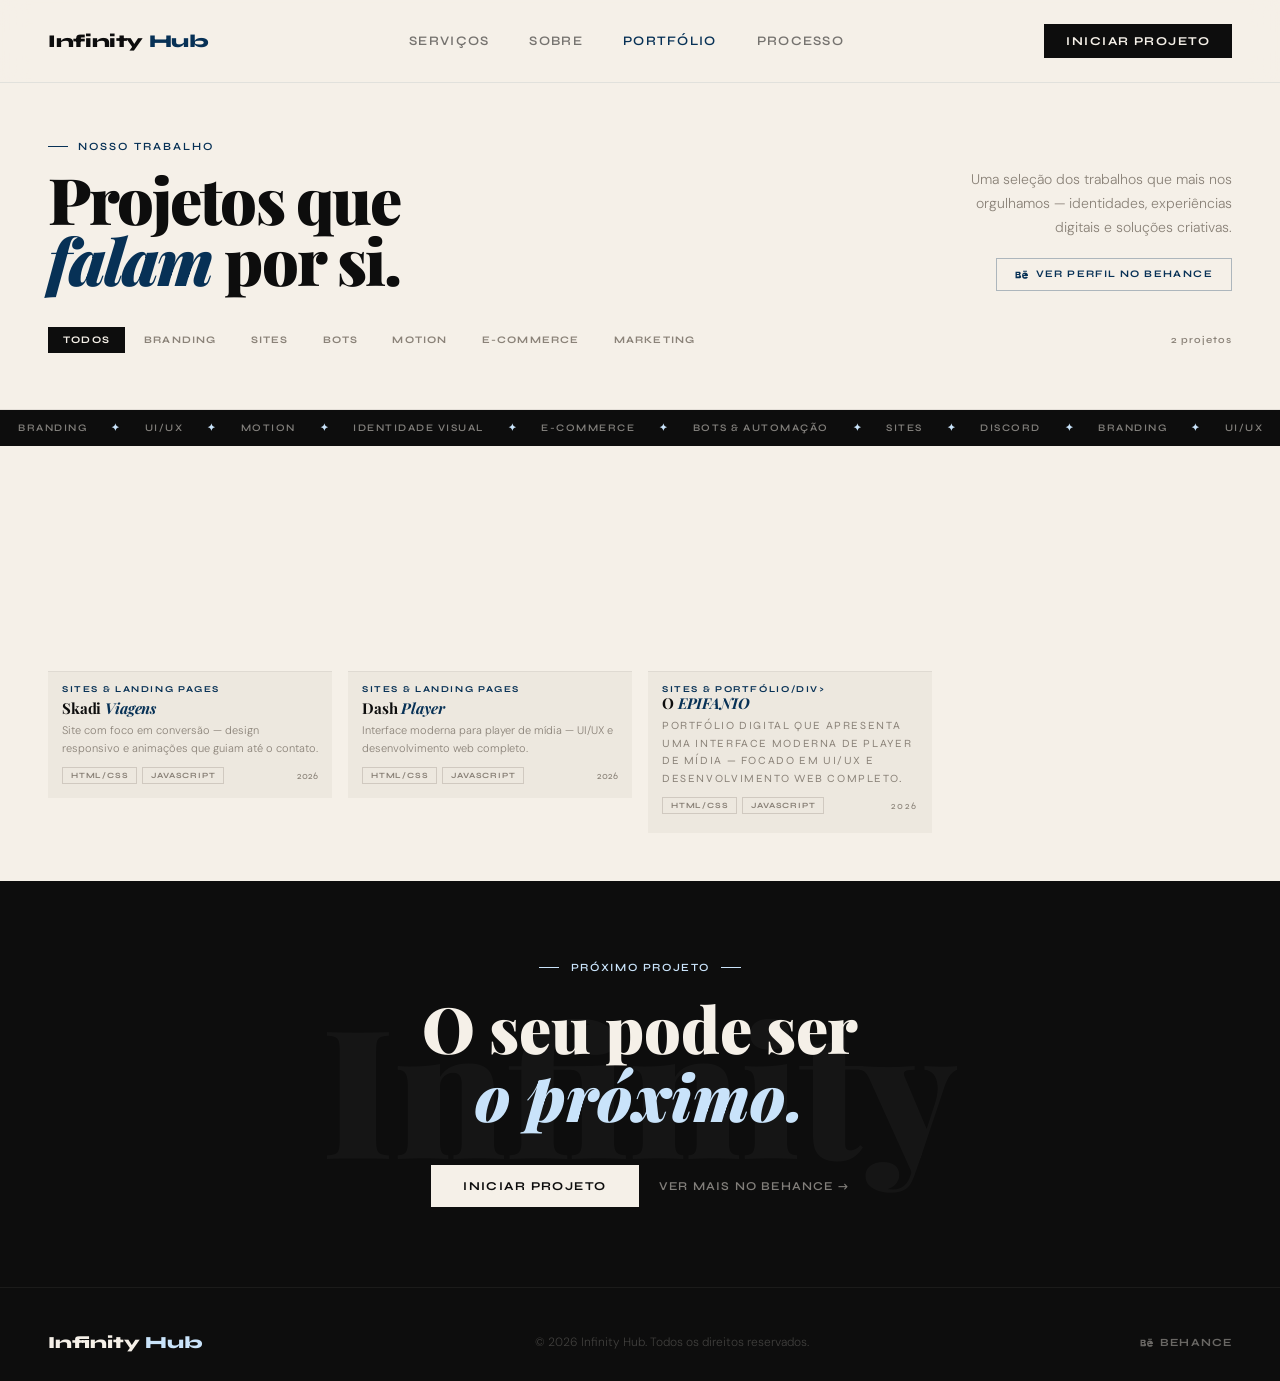
==== portfolio/index.html @ 6cc2fdc4 "aaa" ====
<!DOCTYPE html>
<html lang="pt-BR">
<head>
<meta charset="UTF-8">
<meta name="viewport" content="width=device-width, initial-scale=1.0">
<title>Portfólio — Infinity Hub</title>
<link rel="preconnect" href="https://fonts.googleapis.com">
<link rel="preconnect" href="https://fonts.gstatic.com" crossorigin>
<link href="https://fonts.googleapis.com/css2?family=Playfair+Display:ital,wght@0,400;0,700;0,900;1,400;1,700&family=Syne:wght@400;500;600;700;800&family=DM+Sans:ital,opsz,wght@0,9..40,300;0,9..40,400;1,9..40,300&display=swap" rel="stylesheet">
<style>
*,*::before,*::after{box-sizing:border-box;margin:0;padding:0;}
:root{--cream:#F5F0E8;--ink:#0D0D0D;--warm:#C8B89A;--accent:#073156;--muted:#8A8278;--light:#EDE8DF;}
html{scroll-behavior:smooth;}
body{font-family:'DM Sans',sans-serif;background:var(--cream);color:var(--ink);overflow-x:hidden;cursor:auto;}
header{position:fixed;top:0;left:0;right:0;z-index:100;display:flex;justify-content:space-between;align-items:center;padding:24px 48px;background:rgba(245,240,232,.88);backdrop-filter:blur(14px);border-bottom:1px solid rgba(7,49,86,.08);}
.logo{font-family:'Syne',sans-serif;font-weight:800;font-size:18px;letter-spacing:-.02em;color:var(--ink);text-decoration:none;}
.logo span{color:var(--accent);}
nav{display:flex;gap:40px;align-items:center;}
nav a{font-family:'Syne',sans-serif;font-size:13px;font-weight:600;letter-spacing:.1em;text-transform:uppercase;color:var(--ink);text-decoration:none;opacity:.55;transition:opacity .2s;}
nav a:hover{opacity:1;}
nav a.active{opacity:1;color:var(--accent);}
.header-cta{font-family:'Syne',sans-serif;font-size:12px;font-weight:700;letter-spacing:.12em;text-transform:uppercase;color:var(--cream);background:var(--ink);padding:10px 22px;text-decoration:none;transition:background .3s;}
.header-cta:hover{background:var(--accent);}
.nav-toggle{display:none;flex-direction:column;gap:5px;cursor:pointer;padding:4px;background:none;border:none;}
.nav-toggle span{display:block;width:22px;height:2px;background:var(--ink);}
.mobile-nav{display:none;position:fixed;top:0;left:0;right:0;bottom:0;background:rgba(245,240,232,.98);backdrop-filter:blur(16px);z-index:999;flex-direction:column;align-items:center;justify-content:center;gap:40px;}
.mobile-nav.open{display:flex;}
.mobile-nav a{font-family:'Syne',sans-serif;font-size:22px;font-weight:700;letter-spacing:.08em;text-transform:uppercase;color:var(--ink);text-decoration:none;opacity:.7;}
.mobile-nav-close{position:absolute;top:20px;right:24px;background:none;border:none;font-size:24px;cursor:pointer;color:var(--ink);opacity:.5;}
/* HERO */
.page-hero{padding:140px 48px 56px;border-bottom:1px solid rgba(13,13,13,.08);}
.hero-top{display:flex;justify-content:space-between;align-items:flex-end;margin-bottom:36px;gap:40px;}
.hero-overline{font-family:'Syne',sans-serif;font-size:11px;font-weight:600;letter-spacing:.18em;text-transform:uppercase;color:var(--accent);display:flex;align-items:center;gap:10px;margin-bottom:16px;}
.hero-overline::before{content:'';display:inline-block;width:20px;height:1px;background:currentColor;}
.hero-title{font-family:'Playfair Display',serif;font-size:clamp(38px,5vw,68px);font-weight:900;line-height:.95;letter-spacing:-.03em;}
.hero-title em{font-style:italic;color:var(--accent);}
.hero-right{text-align:right;flex-shrink:0;}
.hero-sub{font-size:14px;line-height:1.7;color:var(--muted);max-width:300px;font-weight:300;margin-bottom:18px;margin-left:auto;}
.behance-link{display:inline-flex;align-items:center;gap:8px;font-family:'Syne',sans-serif;font-size:10px;font-weight:700;letter-spacing:.14em;text-transform:uppercase;color:var(--accent);text-decoration:none;border:1px solid rgba(7,49,86,.3);padding:9px 18px;transition:background .3s,color .3s;}
.behance-link:hover{background:var(--accent);color:var(--cream);}
.behance-link svg{width:13px;height:13px;fill:currentColor;}
/* FILTER */
.filter-bar{display:flex;align-items:center;justify-content:space-between;}
.filter-wrap{display:flex;gap:4px;flex-wrap:wrap;}
.filter-btn{font-family:'Syne',sans-serif;font-size:10px;font-weight:700;letter-spacing:.12em;text-transform:uppercase;color:var(--muted);background:none;border:1px solid transparent;padding:6px 14px;cursor:pointer;transition:all .2s;}
.filter-btn:hover{color:var(--ink);border-color:rgba(13,13,13,.15);}
.filter-btn.active{color:var(--cream);background:var(--ink);border-color:var(--ink);}
.proj-count{font-family:'Syne',sans-serif;font-size:10px;font-weight:600;letter-spacing:.1em;color:var(--muted);}
/* STRIP */
.strip{background:var(--ink);padding:12px 0;overflow:hidden;}
.strip-inner{display:flex;animation:ticker 28s linear infinite;}
.strip-group{display:flex;flex-shrink:0;align-items:center;white-space:nowrap;}
.strip-item{font-family:'Syne',sans-serif;font-size:10px;font-weight:600;letter-spacing:.15em;text-transform:uppercase;color:var(--cream);opacity:.5;padding:0 18px;}
.strip-item.accent{color:#c9e3fa;opacity:1;padding:0 6px;}
@keyframes ticker{from{transform:translateX(0)}to{transform:translateX(-50%)}}
/* GRID */
.projects-section{padding:48px;}
.projects-grid{display:grid;grid-template-columns:repeat(4,1fr);gap:16px;}
/* CARD */
.proj-card{background:var(--cream);cursor:pointer;opacity:0;transform:translateY(24px);transition:opacity .7s cubic-bezier(.23,1,.32,1),transform .7s cubic-bezier(.23,1,.32,1);}
.proj-card.visible{opacity:1;transform:translateY(0);}
.card-thumb{position:relative;width:100%;aspect-ratio:16/10;overflow:hidden;}
.card-thumb-inner{width:100%;height:100%;background-size:cover;background-position:center;background-repeat:no-repeat;display:flex;align-items:center;justify-content:center;transition:transform .7s cubic-bezier(.23,1,.32,1);}
.proj-card:hover .card-thumb-inner{transform:scale(1.04);}
.card-thumb-overlay{position:absolute;inset:0;background:rgba(7,18,40,0);display:flex;align-items:center;justify-content:center;transition:background .4s;}
.proj-card:hover .card-thumb-overlay{background:rgba(7,18,40,.45);}
.card-view-btn{font-family:'Syne',sans-serif;font-size:10px;font-weight:700;letter-spacing:.14em;text-transform:uppercase;color:var(--cream);text-decoration:none;border:1px solid rgba(245,240,232,.6);padding:9px 20px;opacity:0;transform:translateY(8px);transition:opacity .3s,transform .3s;display:flex;align-items:center;gap:8px;}
.proj-card:hover .card-view-btn{opacity:1;transform:translateY(0);}
.card-view-btn svg{width:12px;height:12px;fill:currentColor;}
.card-info{padding:12px 14px 14px;background:var(--light);border-top:1px solid rgba(13,13,13,.06);}
.card-cat{font-family:'Syne',sans-serif;font-size:9px;font-weight:700;letter-spacing:.18em;text-transform:uppercase;color:var(--accent);margin-bottom:5px;}
.card-title{font-family:'Playfair Display',serif;font-size:15px;font-weight:700;line-height:1.2;letter-spacing:-.01em;color:var(--ink);margin-bottom:5px;}
.card-title em{font-style:italic;color:var(--accent);}
.card-desc{font-size:11px;line-height:1.6;color:var(--muted);font-weight:300;margin-bottom:10px;}
.card-footer{display:flex;align-items:center;justify-content:space-between;}
.card-tags{display:flex;gap:5px;flex-wrap:wrap;}
.card-tag{font-family:'Syne',sans-serif;font-size:8px;font-weight:700;letter-spacing:.1em;text-transform:uppercase;color:var(--muted);border:1px solid rgba(138,130,120,.3);padding:3px 8px;}
.card-year{font-family:'Syne',sans-serif;font-size:10px;color:var(--muted);font-weight:300;}
/* CTA */
.cta-bottom{background:var(--ink);padding:80px 48px;text-align:center;position:relative;overflow:hidden;}
.cta-bg-txt{position:absolute;top:50%;left:50%;transform:translate(-50%,-50%);font-family:'Playfair Display',serif;font-size:clamp(80px,14vw,200px);font-weight:900;color:#fff;opacity:.03;white-space:nowrap;pointer-events:none;}
.cta-overline{font-family:'Syne',sans-serif;font-size:11px;font-weight:600;letter-spacing:.15em;text-transform:uppercase;color:#c9e3fa;margin-bottom:20px;display:flex;align-items:center;justify-content:center;gap:12px;position:relative;z-index:1;}
.cta-overline::before,.cta-overline::after{content:'';display:inline-block;width:20px;height:1px;background:currentColor;}
.cta-title{font-family:'Playfair Display',serif;font-size:clamp(36px,5vw,64px);font-weight:900;color:var(--cream);margin-bottom:36px;position:relative;z-index:1;line-height:1.05;}
.cta-title em{font-style:italic;color:#c9e3fa;}
.cta-btns{display:flex;align-items:center;justify-content:center;gap:20px;position:relative;z-index:1;}
.cta-btn-p{font-family:'Syne',sans-serif;font-size:12px;font-weight:700;letter-spacing:.12em;text-transform:uppercase;color:var(--ink);background:var(--cream);padding:14px 32px;text-decoration:none;transition:background .3s;}
.cta-btn-p:hover{background:#c9e3fa;}
.cta-btn-s{font-family:'Syne',sans-serif;font-size:12px;font-weight:600;letter-spacing:.1em;text-transform:uppercase;color:rgba(245,240,232,.5);text-decoration:none;transition:color .2s;}
.cta-btn-s:hover{color:#c9e3fa;}
/* FOOTER */
footer{background:var(--ink);padding:44px 48px 28px;border-top:1px solid rgba(245,240,232,.06);}
.footer-inner{display:flex;justify-content:space-between;align-items:center;}
.footer-logo{font-family:'Syne',sans-serif;font-weight:800;font-size:17px;color:var(--cream);text-decoration:none;}
.footer-logo span{color:#c9e3fa;}
.footer-copy{font-size:12px;color:rgba(245,240,232,.22);font-weight:300;}
.footer-beh{font-family:'Syne',sans-serif;font-size:11px;font-weight:700;letter-spacing:.1em;text-transform:uppercase;color:rgba(245,240,232,.4);text-decoration:none;display:flex;align-items:center;gap:7px;transition:color .2s;}
.footer-beh:hover{color:#c9e3fa;}
.footer-beh svg{width:13px;height:13px;fill:currentColor;}
/* RESPONSIVE */
@media(max-width:1024px){.projects-grid{grid-template-columns:repeat(3,1fr);}header{padding:20px 32px;}.page-hero{padding:110px 32px 44px;}.projects-section{padding:32px;}.cta-bottom{padding:60px 32px;}footer{padding:36px 32px 24px;}}
@media(max-width:768px){header{padding:14px 20px;}nav{display:none;}.nav-toggle{display:flex;}.hero-top{flex-direction:column;align-items:flex-start;gap:20px;}.hero-right{text-align:left;}.hero-sub{margin-left:0;max-width:100%;}.filter-bar{flex-direction:column;align-items:flex-start;gap:12px;}.page-hero{padding:88px 20px 32px;}.projects-section{padding:20px;}.projects-grid{grid-template-columns:repeat(2,1fr);gap:16px;}.cta-bottom{padding:48px 20px;}.cta-btns{flex-direction:column;gap:14px;}footer{padding:32px 20px 20px;}.footer-inner{flex-direction:column;gap:14px;text-align:center;}}
@media(max-width:480px){.projects-grid{grid-template-columns:1fr;}.card-title{font-size:16px;}}
</style>
</head>
<body>
<div class="mobile-nav" id="mobileNav">
  <button class="mobile-nav-close" id="mobileNavClose">&#10005;</button>
  <a href="/index.html">In&#237;cio</a>
  <a href="/index.html">Servi&#231;os</a>
  <a href="https://infihub.com.br/sobre.html">Sobre</a>
  <a href="portfolio.html" style="color:var(--accent);opacity:1;">Portf&#243;lio</a>
  <a href="/contato.html">Iniciar projeto</a>
</div>
<header>
  <a href="/index.html" class="logo">Infinity <span>Hub</span></a>
  <nav>
    <a href="/index.html">Servi&#231;os</a>
    <a href="https://infihub.com.br/sobre.html">Sobre</a>
    <a href="portfolio.html" class="active">Portf&#243;lio</a>
    <a href="/index.html">Processo</a>
  </nav>
  <a href="/contato.html" class="header-cta">Iniciar projeto</a>
  <button class="nav-toggle" id="navToggle"><span></span><span></span><span></span></button>
</header>
<section class="page-hero">
  <div class="hero-top">
    <div>
      <div class="hero-overline">Nosso trabalho</div>
      <h1 class="hero-title">Projetos que<br><em>falam</em> por si.</h1>
    </div>
    <div class="hero-right">
      <p class="hero-sub">Uma sele&#231;&#227;o dos trabalhos que mais nos orgulhamos &#8212; identidades, experi&#234;ncias digitais e solu&#231;&#245;es criativas.</p>
      <a href="https://www.behance.net/infihub" target="_blank" rel="noopener" class="behance-link">
        <svg viewBox="0 0 24 24"><path d="M22 7h-7V5h7v2zm1.726 10c-.442 1.297-2.029 3-5.101 3-3.074 0-5.564-1.729-5.564-5.675 0-3.91 2.325-5.92 5.466-5.92 3.082 0 4.964 1.782 5.375 4.426.078.506.109 1.188.095 2.14H15.97c.13 1.2.836 1.98 2.101 1.98.56 0 1.085-.373 1.249-.977h2.406zm-5.25-3.89c-.091-1.004-.648-1.7-1.737-1.7-1.135 0-1.732.73-1.868 1.7h3.605zM9.547 11.338c.65-.267 1.033-.857 1.033-1.617 0-1.758-1.308-2.721-3.28-2.721H1v12h6.635c2.084 0 3.697-1.025 3.697-3.04 0-1.279-.637-2.148-1.785-2.622zM3.44 9h2.759c.735 0 1.266.308 1.266 1.07 0 .712-.479 1.087-1.266 1.087H3.44V9zm3.176 6.5H3.44v-2.5h3.233c.882 0 1.386.416 1.386 1.24 0 .865-.537 1.26-1.443 1.26z"/></svg>
        Ver perfil no Behance
      </a>
    </div>
  </div>
  <div class="filter-bar">
    <div class="filter-wrap">
      <button class="filter-btn active" data-filter="all">Todos</button>
      <button class="filter-btn" data-filter="branding">Branding</button>
      <button class="filter-btn" data-filter="sites">Sites</button>
      <button class="filter-btn" data-filter="bots">Bots</button>
      <button class="filter-btn" data-filter="motion">Motion</button>
      <button class="filter-btn" data-filter="ecommerce">E-commerce</button>
      <button class="filter-btn" data-filter="marketing">Marketing</button>
    </div>
    <span class="proj-count" id="projCount">2 projetos</span>
  </div>
</section>
<div class="strip">
  <div class="strip-inner">
    <div class="strip-group"><span class="strip-item">Branding</span><span class="strip-item accent">&#10022;</span><span class="strip-item">UI/UX</span><span class="strip-item accent">&#10022;</span><span class="strip-item">Motion</span><span class="strip-item accent">&#10022;</span><span class="strip-item">Identidade Visual</span><span class="strip-item accent">&#10022;</span><span class="strip-item">E-commerce</span><span class="strip-item accent">&#10022;</span><span class="strip-item">Bots &amp; Automa&#231;&#227;o</span><span class="strip-item accent">&#10022;</span><span class="strip-item">Sites</span><span class="strip-item accent">&#10022;</span><span class="strip-item">Discord</span><span class="strip-item accent">&#10022;</span></div>
    <div class="strip-group" aria-hidden="true"><span class="strip-item">Branding</span><span class="strip-item accent">&#10022;</span><span class="strip-item">UI/UX</span><span class="strip-item accent">&#10022;</span><span class="strip-item">Motion</span><span class="strip-item accent">&#10022;</span><span class="strip-item">Identidade Visual</span><span class="strip-item accent">&#10022;</span><span class="strip-item">E-commerce</span><span class="strip-item accent">&#10022;</span><span class="strip-item">Bots &amp; Automa&#231;&#227;o</span><span class="strip-item accent">&#10022;</span><span class="strip-item">Sites</span><span class="strip-item accent">&#10022;</span><span class="strip-item">Discord</span><span class="strip-item accent">&#10022;</span></div>
  </div>
</div>
<section class="projects-section">
<div class="projects-grid" id="projectsGrid">

<!-- CARD — Skadi Viagens -->
<article class="proj-card" data-category="sites">
  <div class="card-thumb">
    <div class="card-thumb-inner" style="background-image:url(portfolio/assets/imagem/siteskadi.png);background-size:cover;background-position:center;">
    </div>
    <div class="card-thumb-overlay">
      <a href="https://www.skadiviagens.com.br" target="_blank" rel="noopener" class="card-view-btn">Ver projeto</a>
    </div>
  </div>
  <div class="card-info">
    <div class="card-cat">Sites &amp; Landing Pages</div>
    <div class="card-title">Skadi <em>Viagens</em></div>
    <div class="card-desc">Site com foco em convers&#227;o &#8212; design responsivo e anima&#231;&#245;es que guiam at&#233; o contato.</div>
    <div class="card-footer"><div class="card-tags"><span class="card-tag">HTML/CSS</span><span class="card-tag">JavaScript</span></div><span class="card-year">2026</span></div>
  </div>
</article>

<!-- CARD — Dash Player -->
<article class="proj-card" data-category="sites">
  <div class="card-thumb">
    <div class="card-thumb-inner" style="background-image:url(portfolio/assets/imagem/dashplayer.png);background-size:cover;background-position:center;">
    </div>
    <div class="card-thumb-overlay">
      <a href="https://www.behance.net/gallery/246902521/Dash-Player-UIUX-Design-Web-Development" target="_blank" rel="noopener" class="card-view-btn">
        <svg viewBox="0 0 24 24"><path d="M22 7h-7V5h7v2zm1.726 10c-.442 1.297-2.029 3-5.101 3-3.074 0-5.564-1.729-5.564-5.675 0-3.91 2.325-5.92 5.466-5.92 3.082 0 4.964 1.782 5.375 4.426.078.506.109 1.188.095 2.14H15.97c.13 1.2.836 1.98 2.101 1.98.56 0 1.085-.373 1.249-.977h2.406zm-5.25-3.89c-.091-1.004-.648-1.7-1.737-1.7-1.135 0-1.732.73-1.868 1.7h3.605zM9.547 11.338c.65-.267 1.033-.857 1.033-1.617 0-1.758-1.308-2.721-3.28-2.721H1v12h6.635c2.084 0 3.697-1.025 3.697-3.04 0-1.279-.637-2.148-1.785-2.622zM3.44 9h2.759c.735 0 1.266.308 1.266 1.07 0 .712-.479 1.087-1.266 1.087H3.44V9zm3.176 6.5H3.44v-2.5h3.233c.882 0 1.386.416 1.386 1.24 0 .865-.537 1.26-1.443 1.26z"/></svg>
        Ver projeto
      </a>
    </div>
  </div>
  <div class="card-info">
    <div class="card-cat">Sites &amp; Landing Pages</div>
    <div class="card-title">Dash <em>Player</em></div>
    <div class="card-desc">Interface moderna para player de m&#237;dia &#8212; UI/UX e desenvolvimento web completo.</div>
    <div class="card-footer"><div class="card-tags"><span class="card-tag">HTML/CSS</span><span class="card-tag">JavaScript</span></div><span class="card-year">2026</span></div>
  </div>
</article>

<article class="proj-card" data-category="sites">
  <div class="card-thumb">
    <div class="card-thumb-inner" style="background-image:url(portfolio/assets/imagem/oepifanio.png);background-size:cover;background-position:center;">
    </div>
   <div class="card-thumb-overlay">
      <a href="https://www.behance.net/gallery/246907955/Lucas-Epifanio-Portfolio-Full-Stack-Developer" target="_blank" rel="noopener" class="card-view-btn">
        <svg viewBox="0 0 24 24"><path d="M22 7h-7V5h7v2zm1.726 10c-.442 1.297-2.029 3-5.101 3-3.074 0-5.564-1.729-5.564-5.675 0-3.91 2.325-5.92 5.466-5.92 3.082 0 4.964 1.782 5.375 4.426.078.506.109 1.188.095 2.14H15.97c.13 1.2.836 1.98 2.101 1.98.56 0 1.085-.373 1.249-.977h2.406zm-5.25-3.89c-.091-1.004-.648-1.7-1.737-1.7-1.135 0-1.732.73-1.868 1.7h3.605zM9.547 11.338c.65-.267 1.033-.857 1.033-1.617 0-1.758-1.308-2.721-3.28-2.721H1v12h6.635c2.084 0 3.697-1.025 3.697-3.04 0-1.279-.637-2.148-1.785-2.622zM3.44 9h2.759c.735 0 1.266.308 1.266 1.07 0 .712-.479 1.087-1.266 1.087H3.44V9zm3.176 6.5H3.44v-2.5h3.233c.882 0 1.386.416 1.386 1.24 0 .865-.537 1.26-1.443 1.26z"/></svg>
        Ver projeto
      </a>
    </div>
  </div>
  <div class="card-info">
    <div class="card-cat">Sites &amp; portfólio/div>
    <div class="card-title"> O<em> Epifanio</em></div>
    <div class="card-desc">Portfólio digital que apresenta uma interface moderna de player de mídia — focado em UI/UX e desenvolvimento web completo.</div>
    <div class="card-footer"><div class="card-tags"><span class="card-tag">HTML/CSS</span><span class="card-tag">JavaScript</span></div><span class="card-year">2026</span></div>
  </div>
</article>


<!-- CARDS OCULTOS — descomentar para reativar


<article class="proj-card" data-category="sites">
  <div class="card-thumb">
    <div class="card-thumb-inner" style="background-image:url(/assets/imagem/oepifanio.png);background-size:cover;background-position:center;">
    </div>
   <div class="card-thumb-overlay">
      <a href="https://www.behance.net/gallery/246902521/Dash-Player-UIUX-Design-Web-Development" target="_blank" rel="noopener" class="card-view-btn">
        <svg viewBox="0 0 24 24"><path d="M22 7h-7V5h7v2zm1.726 10c-.442 1.297-2.029 3-5.101 3-3.074 0-5.564-1.729-5.564-5.675 0-3.91 2.325-5.92 5.466-5.92 3.082 0 4.964 1.782 5.375 4.426.078.506.109 1.188.095 2.14H15.97c.13 1.2.836 1.98 2.101 1.98.56 0 1.085-.373 1.249-.977h2.406zm-5.25-3.89c-.091-1.004-.648-1.7-1.737-1.7-1.135 0-1.732.73-1.868 1.7h3.605zM9.547 11.338c.65-.267 1.033-.857 1.033-1.617 0-1.758-1.308-2.721-3.28-2.721H1v12h6.635c2.084 0 3.697-1.025 3.697-3.04 0-1.279-.637-2.148-1.785-2.622zM3.44 9h2.759c.735 0 1.266.308 1.266 1.07 0 .712-.479 1.087-1.266 1.087H3.44V9zm3.176 6.5H3.44v-2.5h3.233c.882 0 1.386.416 1.386 1.24 0 .865-.537 1.26-1.443 1.26z"/></svg>
        Ver projeto
      </a>
    </div>
  </div>
  <div class="card-info">
    <div class="card-cat">Sites &amp; Landing Pages</div>
    <div class="card-title">Dash <em>Player</em></div>
    <div class="card-desc">Interface moderna para player de m&#237;dia &#8212; UI/UX e desenvolvimento web completo.</div>
    <div class="card-footer"><div class="card-tags"><span class="card-tag">HTML/CSS</span><span class="card-tag">JavaScript</span></div><span class="card-year">2026</span></div>
  </div>
</article>

<article class="proj-card" data-category="sites">
  <div class="card-thumb">
    <div class="card-thumb-inner" style="background-image:url(/assets/imagem/oepifanio.png);background-size:cover;background-position:center;">
    </div>
   <div class="card-thumb-overlay">
      <a href="https://www.behance.net/gallery/246902521/Dash-Player-UIUX-Design-Web-Development" target="_blank" rel="noopener" class="card-view-btn">
        <svg viewBox="0 0 24 24"><path d="M22 7h-7V5h7v2zm1.726 10c-.442 1.297-2.029 3-5.101 3-3.074 0-5.564-1.729-5.564-5.675 0-3.91 2.325-5.92 5.466-5.92 3.082 0 4.964 1.782 5.375 4.426.078.506.109 1.188.095 2.14H15.97c.13 1.2.836 1.98 2.101 1.98.56 0 1.085-.373 1.249-.977h2.406zm-5.25-3.89c-.091-1.004-.648-1.7-1.737-1.7-1.135 0-1.732.73-1.868 1.7h3.605zM9.547 11.338c.65-.267 1.033-.857 1.033-1.617 0-1.758-1.308-2.721-3.28-2.721H1v12h6.635c2.084 0 3.697-1.025 3.697-3.04 0-1.279-.637-2.148-1.785-2.622zM3.44 9h2.759c.735 0 1.266.308 1.266 1.07 0 .712-.479 1.087-1.266 1.087H3.44V9zm3.176 6.5H3.44v-2.5h3.233c.882 0 1.386.416 1.386 1.24 0 .865-.537 1.26-1.443 1.26z"/></svg>
        Ver projeto
      </a>
    </div>
  </div>
  <div class="card-info">
    <div class="card-cat">Sites &amp; Landing Pages</div>
    <div class="card-title">Dash <em>Player</em></div>
    <div class="card-desc">Interface moderna para player de m&#237;dia &#8212; UI/UX e desenvolvimento web completo.</div>
    <div class="card-footer"><div class="card-tags"><span class="card-tag">HTML/CSS</span><span class="card-tag">JavaScript</span></div><span class="card-year">2026</span></div>
  </div>
</article>

<article class="proj-card" data-category="sites">
  <div class="card-thumb">
    <div class="card-thumb-inner" style="background-image:url(/assets/imagem/oepifanio.png);background-size:cover;background-position:center;">
    </div>
   <div class="card-thumb-overlay">
      <a href="https://www.behance.net/gallery/246902521/Dash-Player-UIUX-Design-Web-Development" target="_blank" rel="noopener" class="card-view-btn">
        <svg viewBox="0 0 24 24"><path d="M22 7h-7V5h7v2zm1.726 10c-.442 1.297-2.029 3-5.101 3-3.074 0-5.564-1.729-5.564-5.675 0-3.91 2.325-5.92 5.466-5.92 3.082 0 4.964 1.782 5.375 4.426.078.506.109 1.188.095 2.14H15.97c.13 1.2.836 1.98 2.101 1.98.56 0 1.085-.373 1.249-.977h2.406zm-5.25-3.89c-.091-1.004-.648-1.7-1.737-1.7-1.135 0-1.732.73-1.868 1.7h3.605zM9.547 11.338c.65-.267 1.033-.857 1.033-1.617 0-1.758-1.308-2.721-3.28-2.721H1v12h6.635c2.084 0 3.697-1.025 3.697-3.04 0-1.279-.637-2.148-1.785-2.622zM3.44 9h2.759c.735 0 1.266.308 1.266 1.07 0 .712-.479 1.087-1.266 1.087H3.44V9zm3.176 6.5H3.44v-2.5h3.233c.882 0 1.386.416 1.386 1.24 0 .865-.537 1.26-1.443 1.26z"/></svg>
        Ver projeto
      </a>
    </div>
  </div>
  <div class="card-info">
    <div class="card-cat">Sites &amp; Landing Pages</div>
    <div class="card-title">Dash <em>Player</em></div>
    <div class="card-desc">Interface moderna para player de m&#237;dia &#8212; UI/UX e desenvolvimento web completo.</div>
    <div class="card-footer"><div class="card-tags"><span class="card-tag">HTML/CSS</span><span class="card-tag">JavaScript</span></div><span class="card-year">2026</span></div>
  </div>
</article>

-->

</div>
</section>
<section class="cta-bottom">
  <div class="cta-bg-txt">Infinity</div>
  <div class="cta-overline">Pr&#243;ximo projeto</div>
  <h2 class="cta-title">O seu pode ser<br><em>o pr&#243;ximo.</em></h2>
  <div class="cta-btns">
    <a href="contato.html" class="cta-btn-p">Iniciar projeto</a>
    <a href="https://www.behance.net/infihub" target="_blank" rel="noopener" class="cta-btn-s">Ver mais no Behance &#8594;</a>
  </div>
</section>
<footer>
  <div class="footer-inner">
    <a href="index.html" class="footer-logo">Infinity <span>Hub</span></a>
    <span class="footer-copy">&#169; 2026 Infinity Hub. Todos os direitos reservados.</span>
    <a href="https://www.behance.net/infihub" target="_blank" rel="noopener" class="footer-beh"><svg viewBox="0 0 24 24"><path d="M22 7h-7V5h7v2zm1.726 10c-.442 1.297-2.029 3-5.101 3-3.074 0-5.564-1.729-5.564-5.675 0-3.91 2.325-5.92 5.466-5.92 3.082 0 4.964 1.782 5.375 4.426.078.506.109 1.188.095 2.14H15.97c.13 1.2.836 1.98 2.101 1.98.56 0 1.085-.373 1.249-.977h2.406zm-5.25-3.89c-.091-1.004-.648-1.7-1.737-1.7-1.135 0-1.732.73-1.868 1.7h3.605zM9.547 11.338c.65-.267 1.033-.857 1.033-1.617 0-1.758-1.308-2.721-3.28-2.721H1v12h6.635c2.084 0 3.697-1.025 3.697-3.04 0-1.279-.637-2.148-1.785-2.622zM3.44 9h2.759c.735 0 1.266.308 1.266 1.07 0 .712-.479 1.087-1.266 1.087H3.44V9zm3.176 6.5H3.44v-2.5h3.233c.882 0 1.386.416 1.386 1.24 0 .865-.537 1.26-1.443 1.26z"/></svg>Behance</a>
  </div>
</footer>
<script>
(function(){
  var cards=document.querySelectorAll('.proj-card');
  if(!cards.length)return;
  var obs=new IntersectionObserver(function(entries){
    entries.forEach(function(e,i){
      if(e.isIntersecting){
        setTimeout(function(){e.target.classList.add('visible');},i*80);
        obs.unobserve(e.target);
      }
    });
  },{threshold:.1});
  cards.forEach(function(c){obs.observe(c);});
})();

(function(){
  var btns=document.querySelectorAll('.filter-btn');
  var cards=document.querySelectorAll('.proj-card');
  var countEl=document.getElementById('projCount');
  if(!btns.length||!cards.length)return;
  btns.forEach(function(btn){
    btn.addEventListener('click',function(){
      btns.forEach(function(b){b.classList.remove('active');});
      btn.classList.add('active');
      var f=btn.getAttribute('data-filter');
      var visible=0;
      cards.forEach(function(card){
        var show=f==='all'||card.getAttribute('data-category')===f;
        card.style.display=show?'block':'none';
        if(show){visible++;setTimeout(function(){card.classList.add('visible');},50);}
      });
      if(countEl)countEl.textContent=visible+' projeto'+(visible!==1?'s':'');
    });
  });
})();

(function(){
  var t=document.getElementById('navToggle');
  var n=document.getElementById('mobileNav');
  var c=document.getElementById('mobileNavClose');
  if(t)t.addEventListener('click',function(){n.classList.add('open');document.body.style.overflow='hidden';});
  if(c)c.addEventListener('click',function(){n.classList.remove('open');document.body.style.overflow='';});
})();
</script>
</body>
</html>
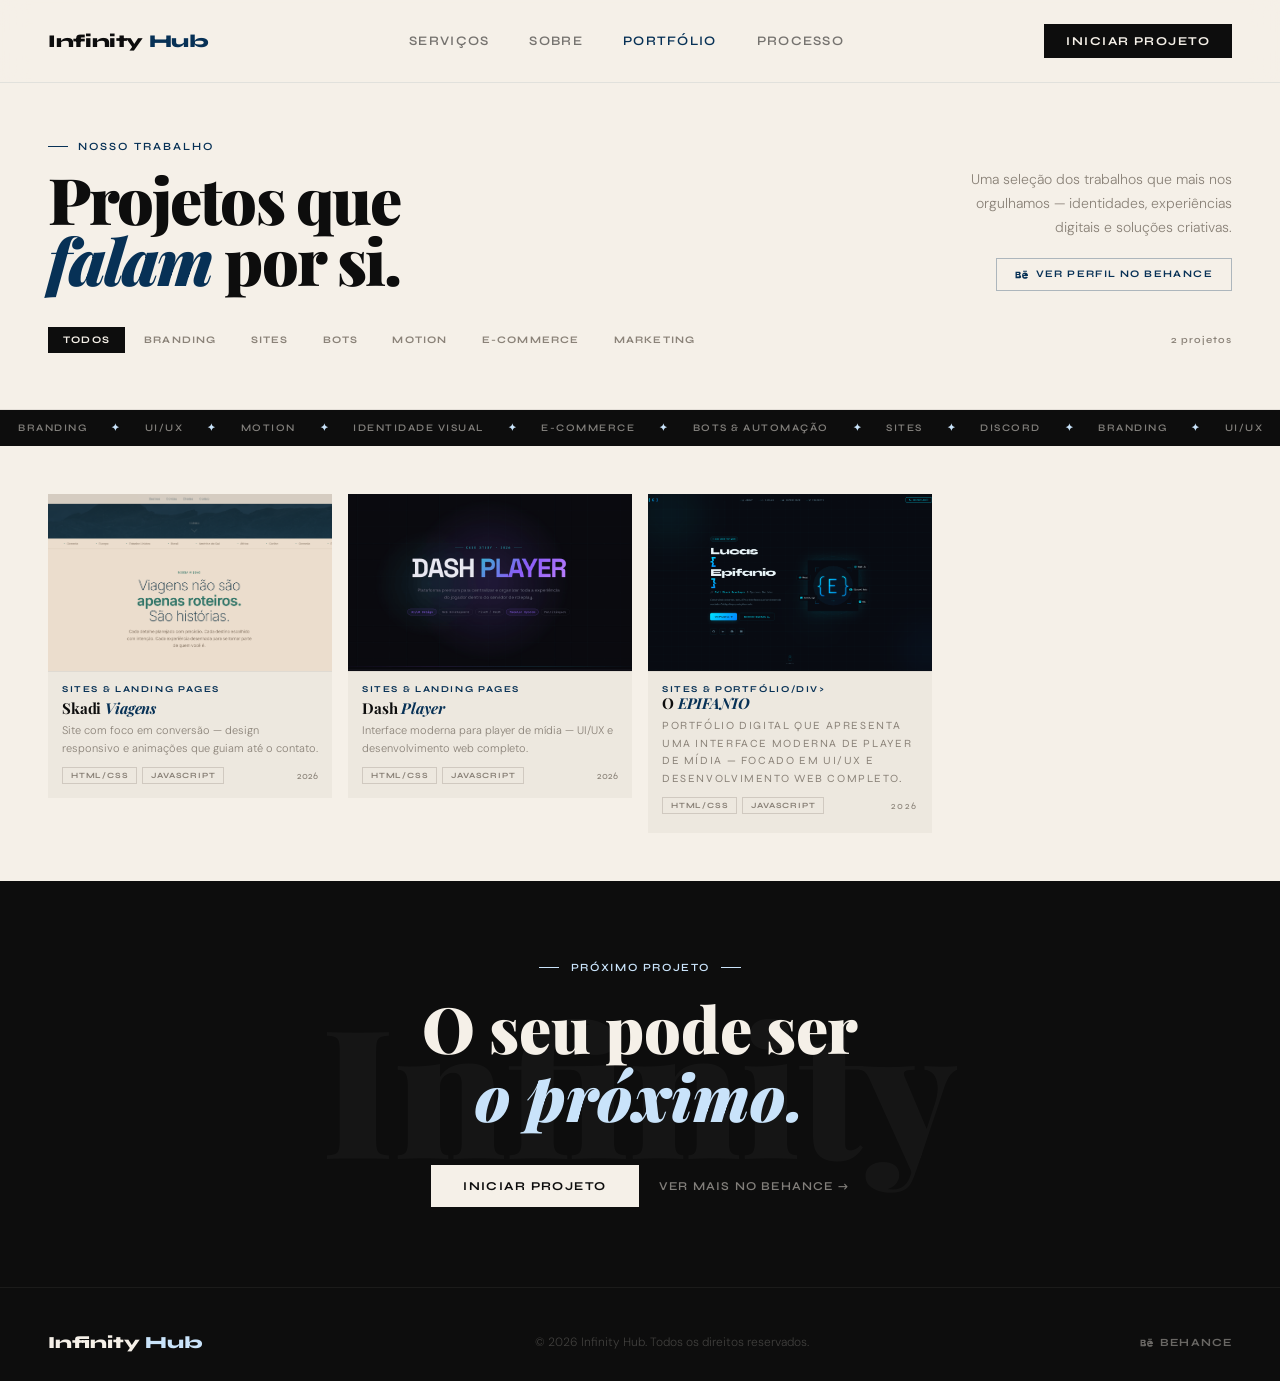
==== commit 867b8ba1: "att tudo" ====
--- a/portfolio/index.html
+++ b/portfolio/index.html
@@ -106,21 +106,21 @@
 <body>
 <div class="mobile-nav" id="mobileNav">
   <button class="mobile-nav-close" id="mobileNavClose">&#10005;</button>
-  <a href="/index.html">In&#237;cio</a>
-  <a href="/index.html">Servi&#231;os</a>
+  <a href="https://infihub.com.br/">In&#237;cio</a>
+  <a href="https://infihub.com.br/#servicos">Servi&#231;os</a>
   <a href="https://infihub.com.br/sobre.html">Sobre</a>
-  <a href="portfolio.html" style="color:var(--accent);opacity:1;">Portf&#243;lio</a>
-  <a href="/contato.html">Iniciar projeto</a>
+  <a href="https://infihub.com.br/portfolio.html" style="color:var(--accent);opacity:1;">Portf&#243;lio</a>
+  <a href="https://infihub.com.br/contato.html">Iniciar projeto</a>
 </div>
 <header>
-  <a href="/index.html" class="logo">Infinity <span>Hub</span></a>
+  <a href="https://infihub.com.br/" class="logo">Infinity <span>Hub</span></a>
   <nav>
-    <a href="/index.html">Servi&#231;os</a>
+    <a href="https://infihub.com.br/#servicos">Servi&#231;os</a>
     <a href="https://infihub.com.br/sobre.html">Sobre</a>
-    <a href="portfolio.html" class="active">Portf&#243;lio</a>
-    <a href="/index.html">Processo</a>
+    <a href="https://infihub.com.br/portfolio.html" class="active">Portf&#243;lio</a>
+    <a href="https://infihub.com.br/#processo">Processo</a>
   </nav>
-  <a href="/contato.html" class="header-cta">Iniciar projeto</a>
+  <a href="https://infihub.com.br/contato.html" class="header-cta">Iniciar projeto</a>
   <button class="nav-toggle" id="navToggle"><span></span><span></span><span></span></button>
 </header>
 <section class="page-hero">
@@ -162,7 +162,7 @@
 <!-- CARD — Skadi Viagens -->
 <article class="proj-card" data-category="sites">
   <div class="card-thumb">
-    <div class="card-thumb-inner" style="background-image:url(portfolio/assets/imagem/siteskadi.png);background-size:cover;background-position:center;">
+    <div class="card-thumb-inner" style="background-image:url(assets/imagem/siteskadi.png);background-size:cover;background-position:center;">
     </div>
     <div class="card-thumb-overlay">
       <a href="https://www.skadiviagens.com.br" target="_blank" rel="noopener" class="card-view-btn">Ver projeto</a>
@@ -179,7 +179,7 @@
 <!-- CARD — Dash Player -->
 <article class="proj-card" data-category="sites">
   <div class="card-thumb">
-    <div class="card-thumb-inner" style="background-image:url(portfolio/assets/imagem/dashplayer.png);background-size:cover;background-position:center;">
+    <div class="card-thumb-inner" style="background-image:url(assets/imagem/dashplayer.png);background-size:cover;background-position:center;">
     </div>
     <div class="card-thumb-overlay">
       <a href="https://www.behance.net/gallery/246902521/Dash-Player-UIUX-Design-Web-Development" target="_blank" rel="noopener" class="card-view-btn">
@@ -198,7 +198,7 @@
 
 <article class="proj-card" data-category="sites">
   <div class="card-thumb">
-    <div class="card-thumb-inner" style="background-image:url(portfolio/assets/imagem/oepifanio.png);background-size:cover;background-position:center;">
+    <div class="card-thumb-inner" style="background-image:url(assets/imagem/oepifanio.png);background-size:cover;background-position:center;">
     </div>
    <div class="card-thumb-overlay">
       <a href="https://www.behance.net/gallery/246907955/Lucas-Epifanio-Portfolio-Full-Stack-Developer" target="_blank" rel="noopener" class="card-view-btn">
@@ -285,13 +285,13 @@
   <div class="cta-overline">Pr&#243;ximo projeto</div>
   <h2 class="cta-title">O seu pode ser<br><em>o pr&#243;ximo.</em></h2>
   <div class="cta-btns">
-    <a href="contato.html" class="cta-btn-p">Iniciar projeto</a>
+    <a href="https://infihub.com.br/contato.html" class="cta-btn-p">Iniciar projeto</a>
     <a href="https://www.behance.net/infihub" target="_blank" rel="noopener" class="cta-btn-s">Ver mais no Behance &#8594;</a>
   </div>
 </section>
 <footer>
   <div class="footer-inner">
-    <a href="index.html" class="footer-logo">Infinity <span>Hub</span></a>
+    <a href="https://infihub.com.br/" class="footer-logo">Infinity <span>Hub</span></a>
     <span class="footer-copy">&#169; 2026 Infinity Hub. Todos os direitos reservados.</span>
     <a href="https://www.behance.net/infihub" target="_blank" rel="noopener" class="footer-beh"><svg viewBox="0 0 24 24"><path d="M22 7h-7V5h7v2zm1.726 10c-.442 1.297-2.029 3-5.101 3-3.074 0-5.564-1.729-5.564-5.675 0-3.91 2.325-5.92 5.466-5.92 3.082 0 4.964 1.782 5.375 4.426.078.506.109 1.188.095 2.14H15.97c.13 1.2.836 1.98 2.101 1.98.56 0 1.085-.373 1.249-.977h2.406zm-5.25-3.89c-.091-1.004-.648-1.7-1.737-1.7-1.135 0-1.732.73-1.868 1.7h3.605zM9.547 11.338c.65-.267 1.033-.857 1.033-1.617 0-1.758-1.308-2.721-3.28-2.721H1v12h6.635c2.084 0 3.697-1.025 3.697-3.04 0-1.279-.637-2.148-1.785-2.622zM3.44 9h2.759c.735 0 1.266.308 1.266 1.07 0 .712-.479 1.087-1.266 1.087H3.44V9zm3.176 6.5H3.44v-2.5h3.233c.882 0 1.386.416 1.386 1.24 0 .865-.537 1.26-1.443 1.26z"/></svg>Behance</a>
   </div>
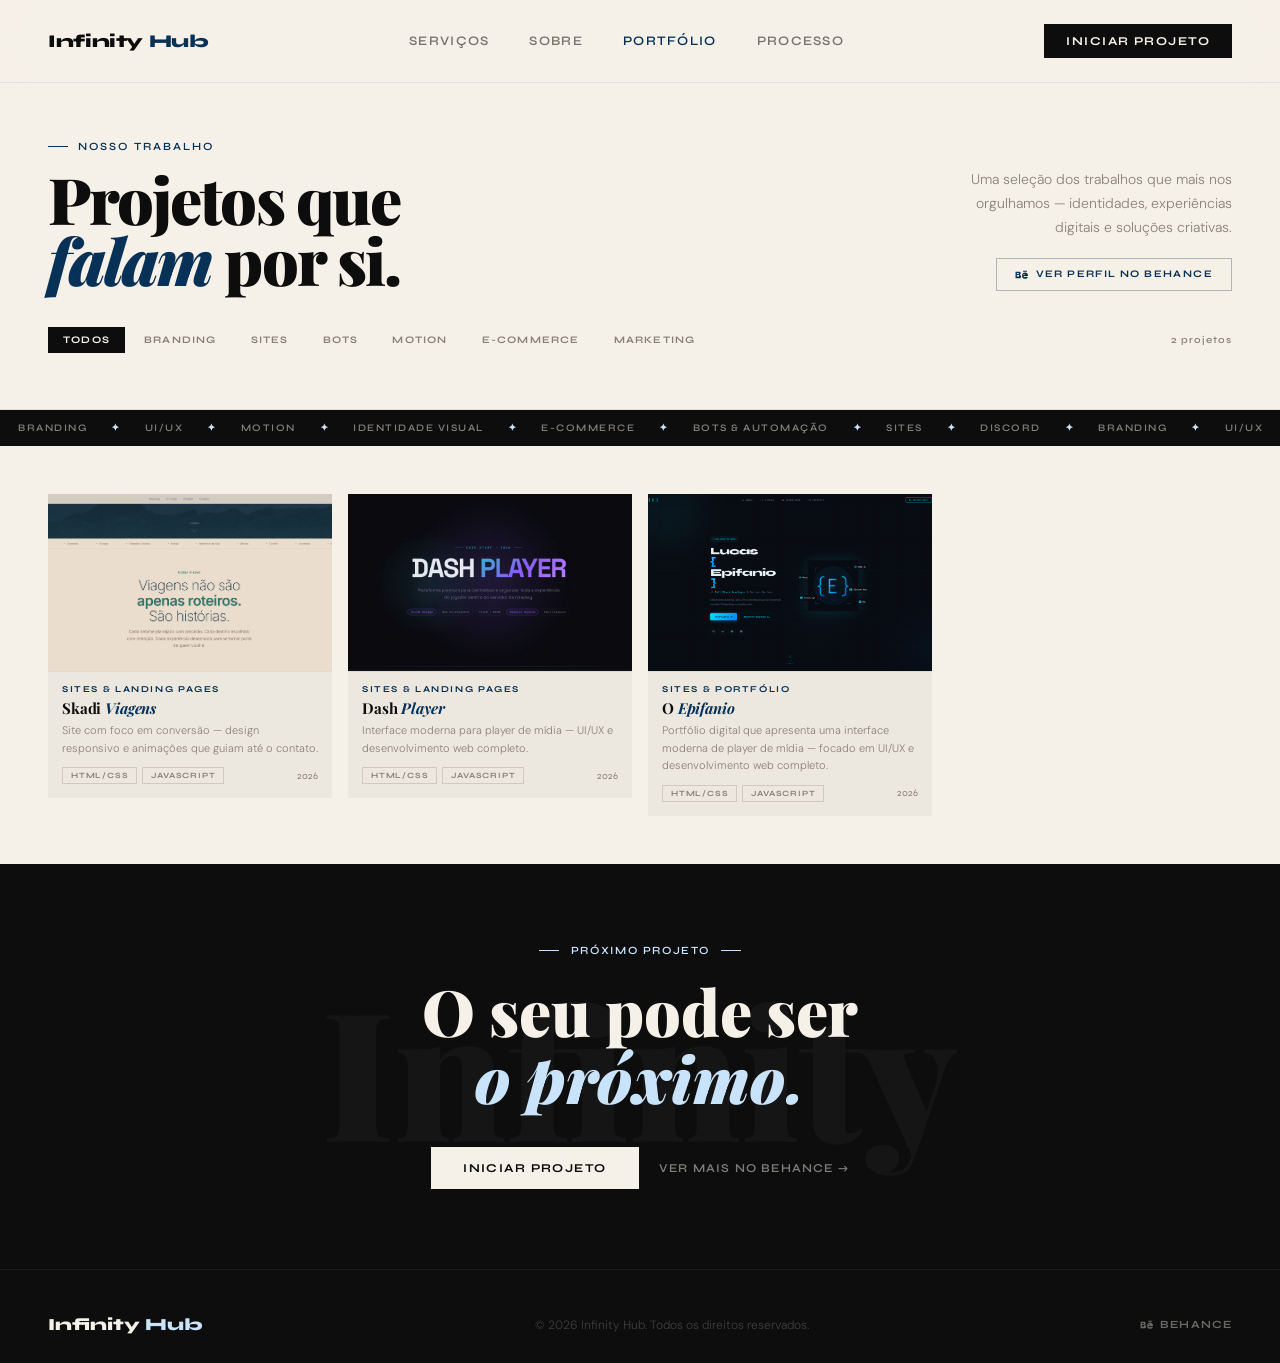
==== commit 55f34175: "att" ====
--- a/portfolio/index.html
+++ b/portfolio/index.html
@@ -208,8 +208,8 @@
     </div>
   </div>
   <div class="card-info">
-    <div class="card-cat">Sites &amp; portfólio/div>
-    <div class="card-title"> O<em> Epifanio</em></div>
+    <div class="card-cat">Sites &amp; portfólio</div>
+    <div class="card-title">O<em> Epifanio</em></div>
     <div class="card-desc">Portfólio digital que apresenta uma interface moderna de player de mídia — focado em UI/UX e desenvolvimento web completo.</div>
     <div class="card-footer"><div class="card-tags"><span class="card-tag">HTML/CSS</span><span class="card-tag">JavaScript</span></div><span class="card-year">2026</span></div>
   </div>
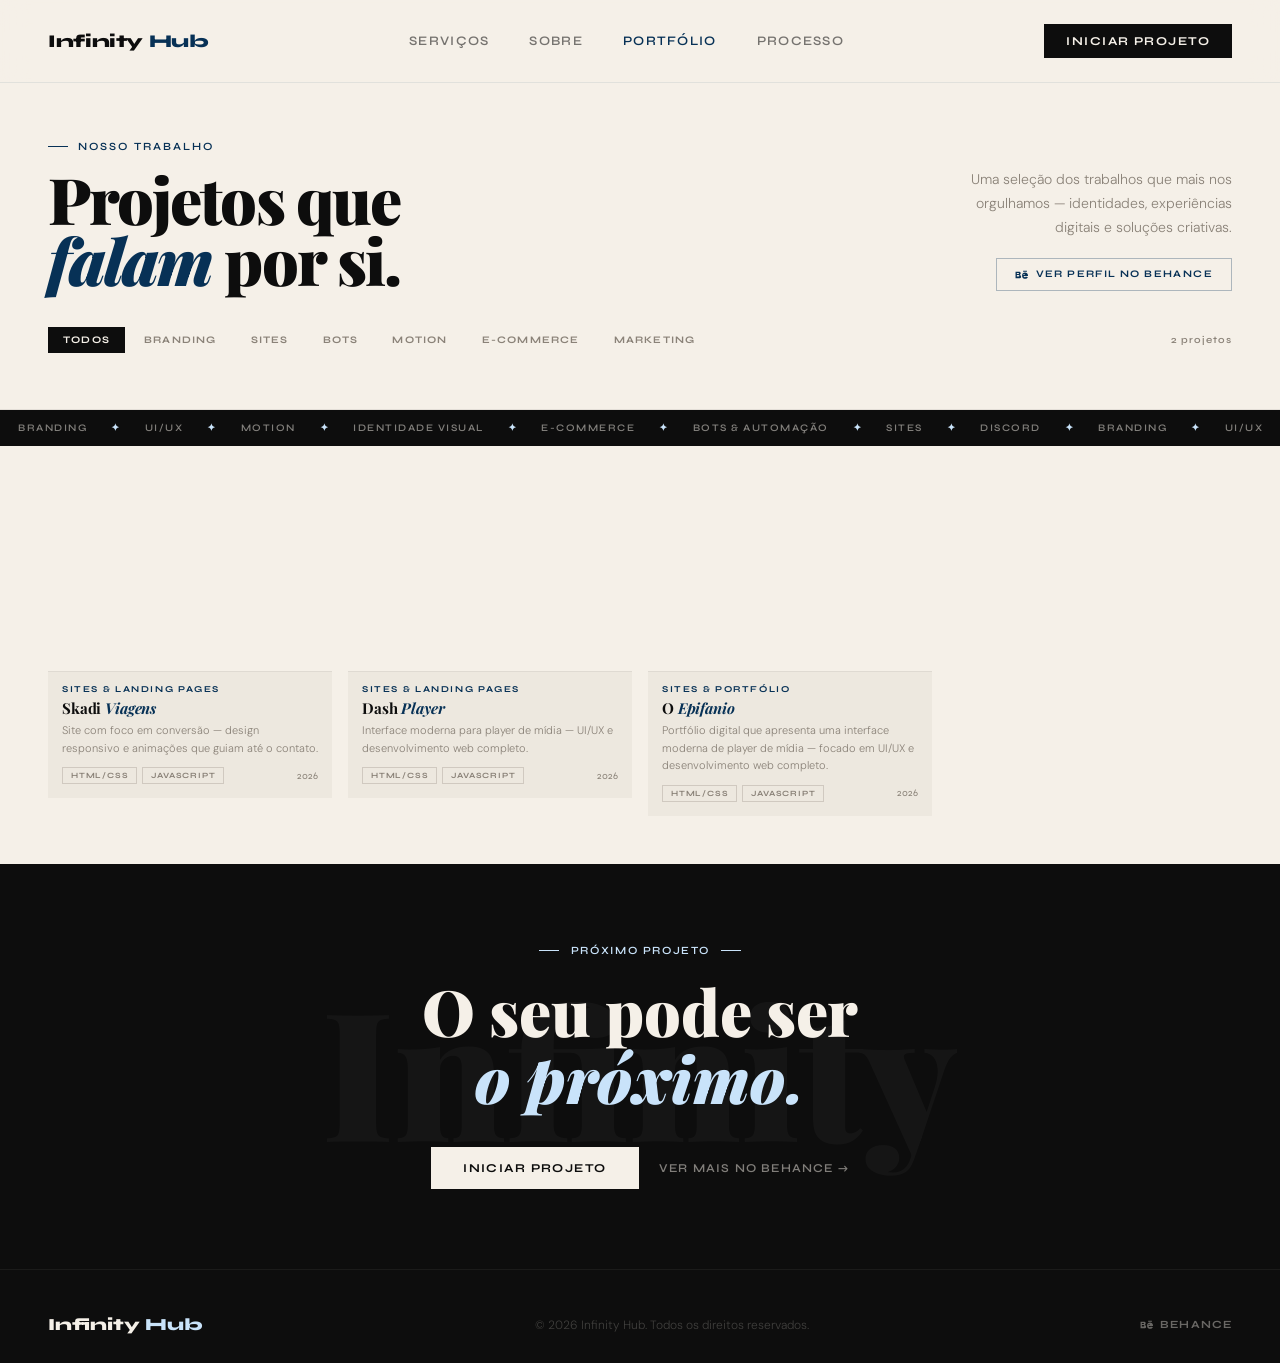
==== commit fc63ce5f: "atttt" ====
--- a/portfolio/index.html
+++ b/portfolio/index.html
@@ -162,7 +162,7 @@
 <!-- CARD — Skadi Viagens -->
 <article class="proj-card" data-category="sites">
   <div class="card-thumb">
-    <div class="card-thumb-inner" style="background-image:url(assets/imagem/siteskadi.png);background-size:cover;background-position:center;">
+    <div class="card-thumb-inner" style="background-image:url(portfolio/assets/imagem/siteskadi.png);background-size:cover;background-position:center;">
     </div>
     <div class="card-thumb-overlay">
       <a href="https://www.skadiviagens.com.br" target="_blank" rel="noopener" class="card-view-btn">Ver projeto</a>
@@ -179,7 +179,7 @@
 <!-- CARD — Dash Player -->
 <article class="proj-card" data-category="sites">
   <div class="card-thumb">
-    <div class="card-thumb-inner" style="background-image:url(assets/imagem/dashplayer.png);background-size:cover;background-position:center;">
+    <div class="card-thumb-inner" style="background-image:url(portfolio/assets/imagem/dashplayer.png);background-size:cover;background-position:center;">
     </div>
     <div class="card-thumb-overlay">
       <a href="https://www.behance.net/gallery/246902521/Dash-Player-UIUX-Design-Web-Development" target="_blank" rel="noopener" class="card-view-btn">
@@ -198,7 +198,7 @@
 
 <article class="proj-card" data-category="sites">
   <div class="card-thumb">
-    <div class="card-thumb-inner" style="background-image:url(assets/imagem/oepifanio.png);background-size:cover;background-position:center;">
+    <div class="card-thumb-inner" style="background-image:url(portfolio/assets/imagem/oepifanio.png);background-size:cover;background-position:center;">
     </div>
    <div class="card-thumb-overlay">
       <a href="https://www.behance.net/gallery/246907955/Lucas-Epifanio-Portfolio-Full-Stack-Developer" target="_blank" rel="noopener" class="card-view-btn">
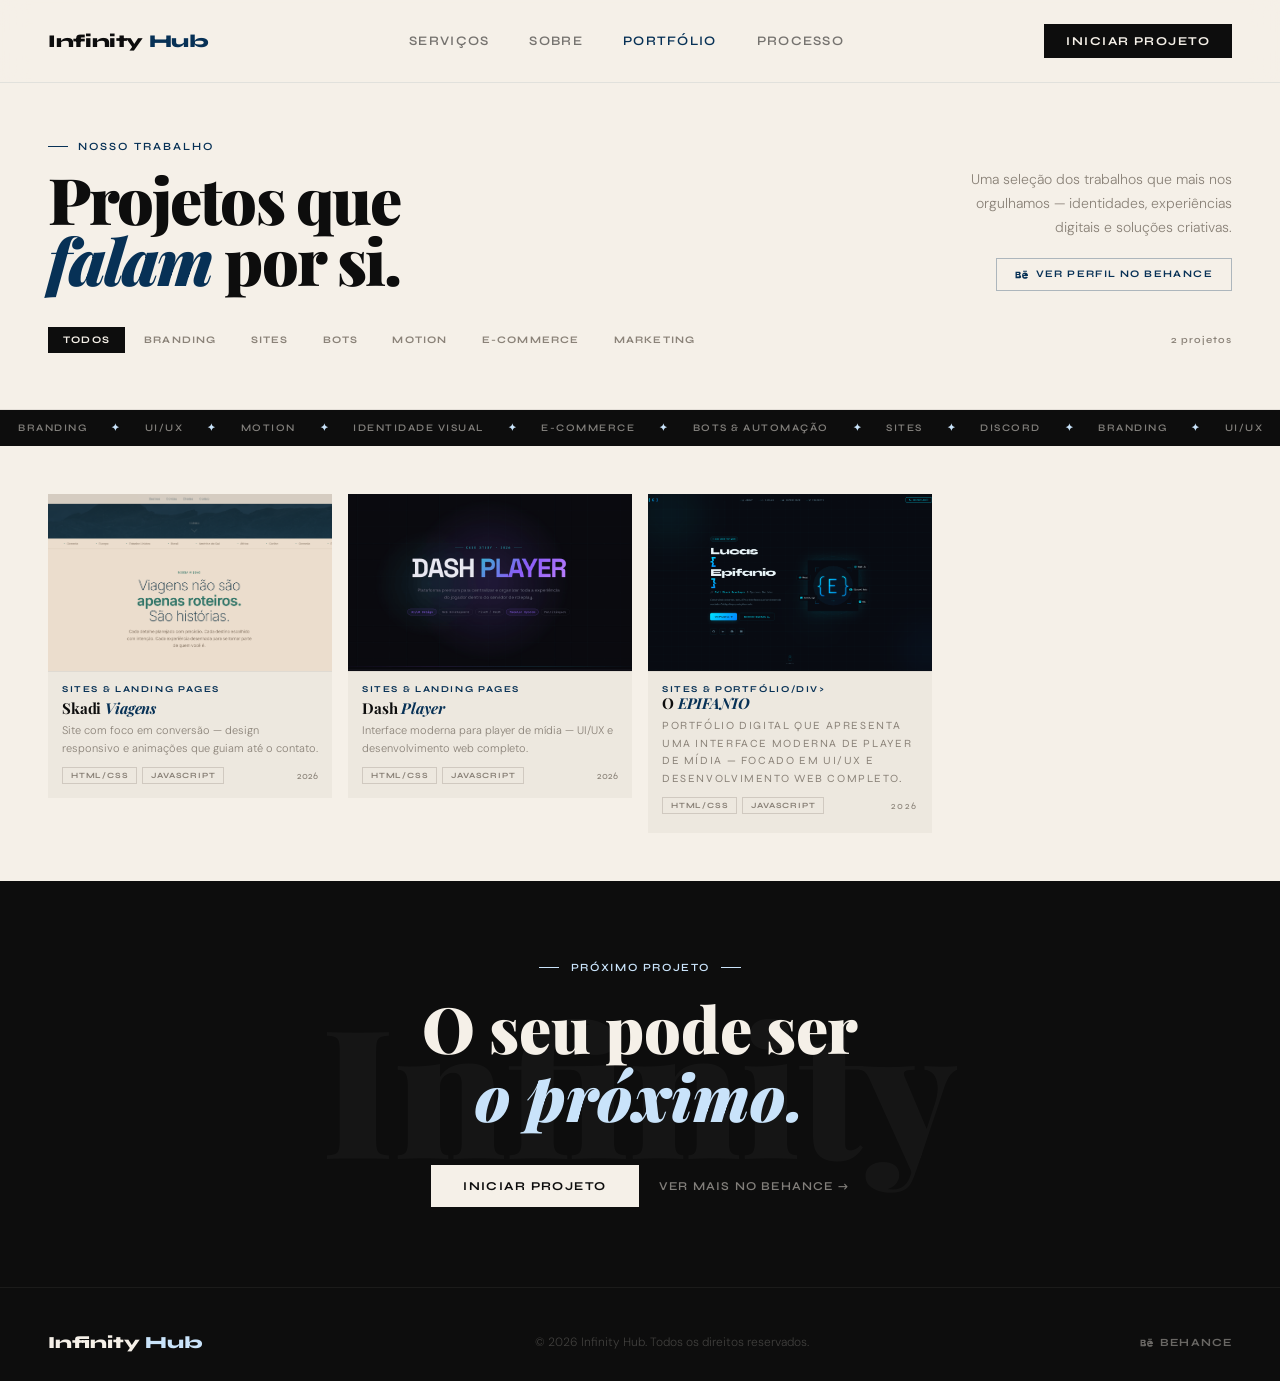
==== commit 4c1c0a0e: "atttt" ====
--- a/portfolio/index.html
+++ b/portfolio/index.html
@@ -162,7 +162,7 @@
 <!-- CARD — Skadi Viagens -->
 <article class="proj-card" data-category="sites">
   <div class="card-thumb">
-    <div class="card-thumb-inner" style="background-image:url(portfolio/assets/imagem/siteskadi.png);background-size:cover;background-position:center;">
+    <div class="card-thumb-inner" style="background-image:url(assets/imagem/siteskadi.png);background-size:cover;background-position:center;">
     </div>
     <div class="card-thumb-overlay">
       <a href="https://www.skadiviagens.com.br" target="_blank" rel="noopener" class="card-view-btn">Ver projeto</a>
@@ -179,7 +179,7 @@
 <!-- CARD — Dash Player -->
 <article class="proj-card" data-category="sites">
   <div class="card-thumb">
-    <div class="card-thumb-inner" style="background-image:url(portfolio/assets/imagem/dashplayer.png);background-size:cover;background-position:center;">
+    <div class="card-thumb-inner" style="background-image:url(assets/imagem/dashplayer.png);background-size:cover;background-position:center;">
     </div>
     <div class="card-thumb-overlay">
       <a href="https://www.behance.net/gallery/246902521/Dash-Player-UIUX-Design-Web-Development" target="_blank" rel="noopener" class="card-view-btn">
@@ -198,7 +198,7 @@
 
 <article class="proj-card" data-category="sites">
   <div class="card-thumb">
-    <div class="card-thumb-inner" style="background-image:url(portfolio/assets/imagem/oepifanio.png);background-size:cover;background-position:center;">
+    <div class="card-thumb-inner" style="background-image:url(assets/imagem/oepifanio.png);background-size:cover;background-position:center;">
     </div>
    <div class="card-thumb-overlay">
       <a href="https://www.behance.net/gallery/246907955/Lucas-Epifanio-Portfolio-Full-Stack-Developer" target="_blank" rel="noopener" class="card-view-btn">
@@ -208,7 +208,7 @@
     </div>
   </div>
   <div class="card-info">
-    <div class="card-cat">Sites &amp; portfólio</div>
+    <div class="card-cat">Sites &amp; portfólio/div>
     <div class="card-title">O<em> Epifanio</em></div>
     <div class="card-desc">Portfólio digital que apresenta uma interface moderna de player de mídia — focado em UI/UX e desenvolvimento web completo.</div>
     <div class="card-footer"><div class="card-tags"><span class="card-tag">HTML/CSS</span><span class="card-tag">JavaScript</span></div><span class="card-year">2026</span></div>
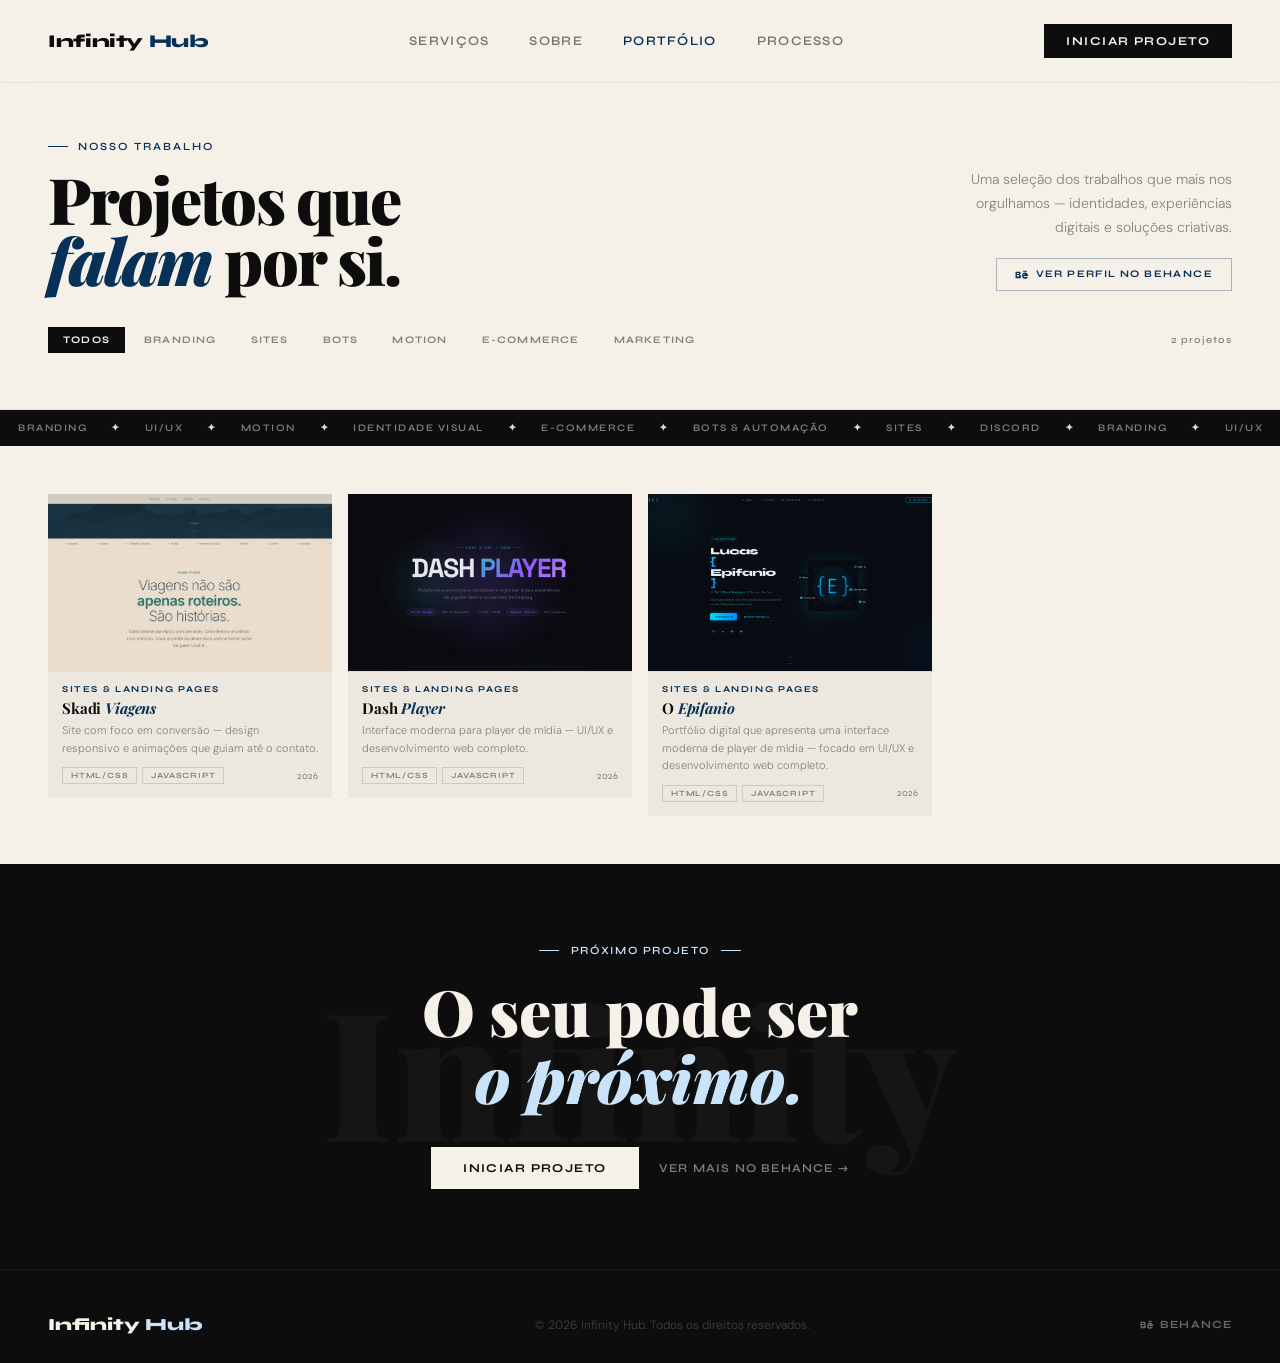
==== commit a7657ecd: "att" ====
--- a/portfolio/index.html
+++ b/portfolio/index.html
@@ -208,7 +208,7 @@
     </div>
   </div>
   <div class="card-info">
-    <div class="card-cat">Sites &amp; portfólio/div>
+   <div class="card-cat">Sites &amp; Landing Pages</div>
     <div class="card-title">O<em> Epifanio</em></div>
     <div class="card-desc">Portfólio digital que apresenta uma interface moderna de player de mídia — focado em UI/UX e desenvolvimento web completo.</div>
     <div class="card-footer"><div class="card-tags"><span class="card-tag">HTML/CSS</span><span class="card-tag">JavaScript</span></div><span class="card-year">2026</span></div>
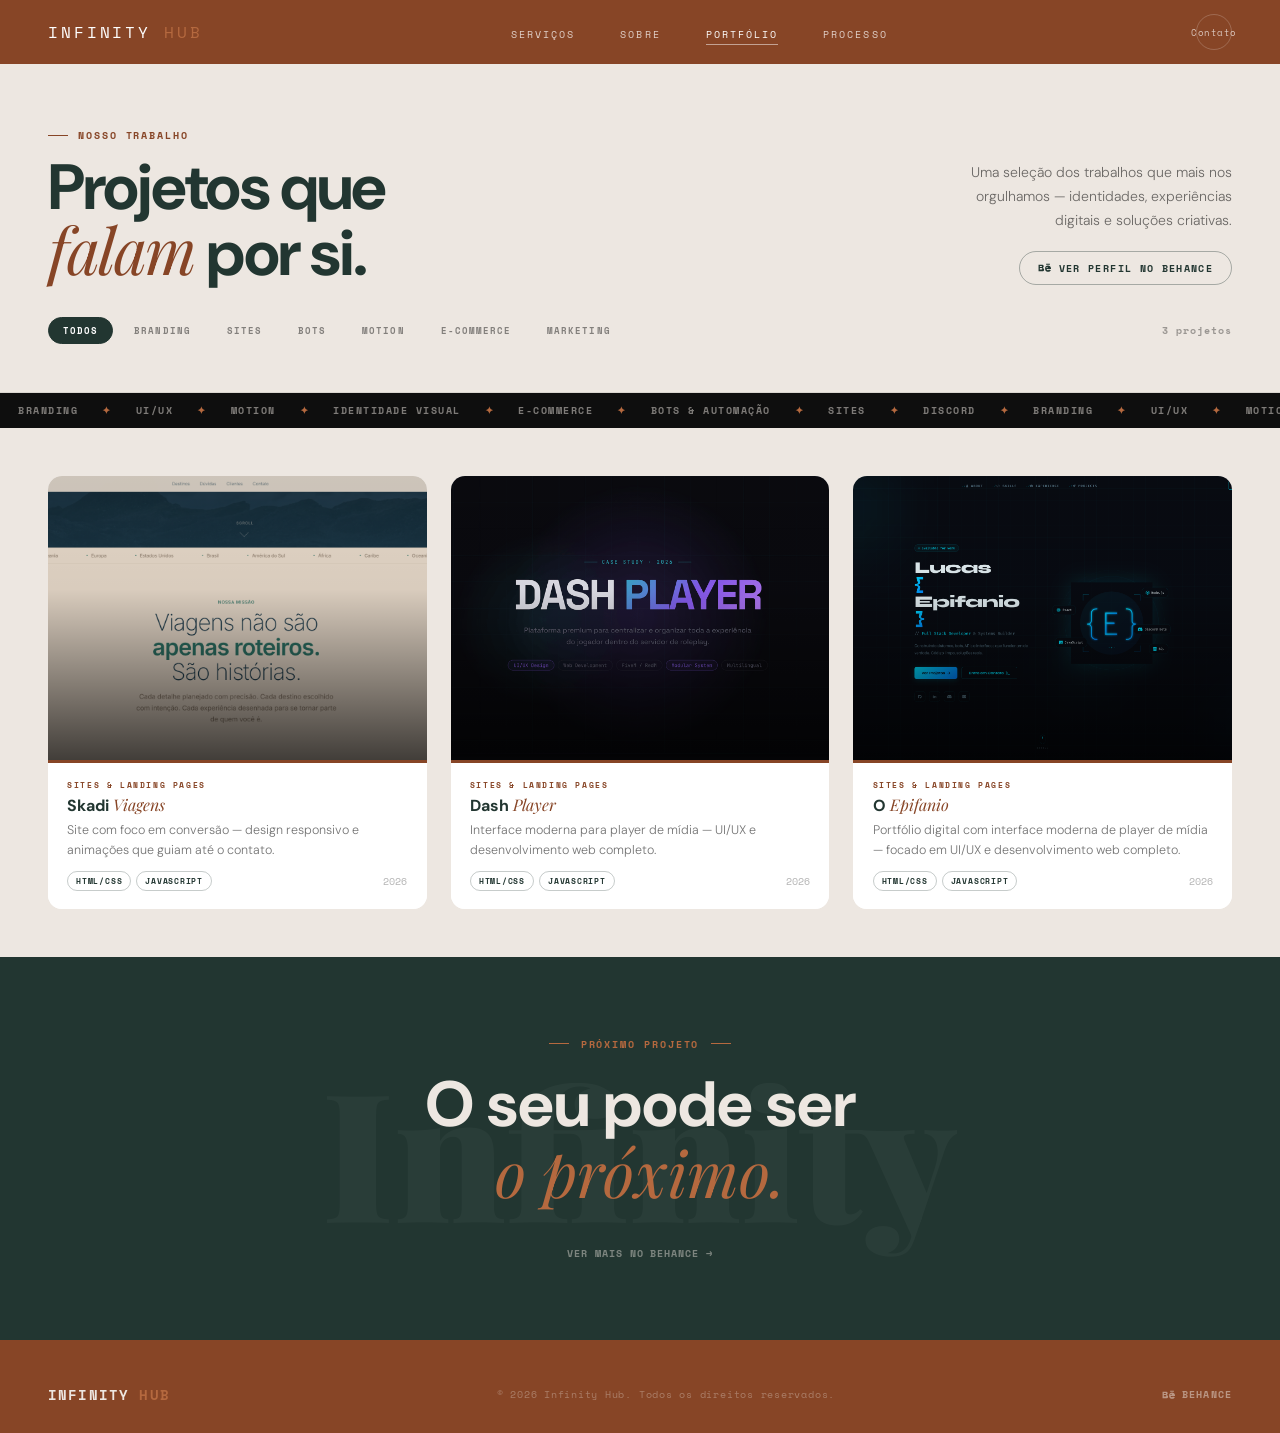
==== commit ab543c7a: "mega att cor nova" ====
--- a/portfolio/index.html
+++ b/portfolio/index.html
@@ -6,123 +6,550 @@
 <title>Portfólio — Infinity Hub</title>
 <link rel="preconnect" href="https://fonts.googleapis.com">
 <link rel="preconnect" href="https://fonts.gstatic.com" crossorigin>
-<link href="https://fonts.googleapis.com/css2?family=Playfair+Display:ital,wght@0,400;0,700;0,900;1,400;1,700&family=Syne:wght@400;500;600;700;800&family=DM+Sans:ital,opsz,wght@0,9..40,300;0,9..40,400;1,9..40,300&display=swap" rel="stylesheet">
+<link href="https://fonts.googleapis.com/css2?family=Playfair+Display:ital,wght@0,400;0,700;0,900;1,400;1,700&family=Space+Mono:wght@400;700&family=DM+Sans:ital,opsz,wght@0,9..40,300;0,9..40,400;0,9..40,700;1,9..40,300&display=swap" rel="stylesheet">
 <style>
-*,*::before,*::after{box-sizing:border-box;margin:0;padding:0;}
-:root{--cream:#F5F0E8;--ink:#0D0D0D;--warm:#C8B89A;--accent:#073156;--muted:#8A8278;--light:#EDE8DF;}
-html{scroll-behavior:smooth;}
-body{font-family:'DM Sans',sans-serif;background:var(--cream);color:var(--ink);overflow-x:hidden;cursor:auto;}
-header{position:fixed;top:0;left:0;right:0;z-index:100;display:flex;justify-content:space-between;align-items:center;padding:24px 48px;background:rgba(245,240,232,.88);backdrop-filter:blur(14px);border-bottom:1px solid rgba(7,49,86,.08);}
-.logo{font-family:'Syne',sans-serif;font-weight:800;font-size:18px;letter-spacing:-.02em;color:var(--ink);text-decoration:none;}
-.logo span{color:var(--accent);}
-nav{display:flex;gap:40px;align-items:center;}
-nav a{font-family:'Syne',sans-serif;font-size:13px;font-weight:600;letter-spacing:.1em;text-transform:uppercase;color:var(--ink);text-decoration:none;opacity:.55;transition:opacity .2s;}
-nav a:hover{opacity:1;}
-nav a.active{opacity:1;color:var(--accent);}
-.header-cta{font-family:'Syne',sans-serif;font-size:12px;font-weight:700;letter-spacing:.12em;text-transform:uppercase;color:var(--cream);background:var(--ink);padding:10px 22px;text-decoration:none;transition:background .3s;}
-.header-cta:hover{background:var(--accent);}
-.nav-toggle{display:none;flex-direction:column;gap:5px;cursor:pointer;padding:4px;background:none;border:none;}
-.nav-toggle span{display:block;width:22px;height:2px;background:var(--ink);}
-.mobile-nav{display:none;position:fixed;top:0;left:0;right:0;bottom:0;background:rgba(245,240,232,.98);backdrop-filter:blur(16px);z-index:999;flex-direction:column;align-items:center;justify-content:center;gap:40px;}
-.mobile-nav.open{display:flex;}
-.mobile-nav a{font-family:'Syne',sans-serif;font-size:22px;font-weight:700;letter-spacing:.08em;text-transform:uppercase;color:var(--ink);text-decoration:none;opacity:.7;}
-.mobile-nav-close{position:absolute;top:20px;right:24px;background:none;border:none;font-size:24px;cursor:pointer;color:var(--ink);opacity:.5;}
-/* HERO */
-.page-hero{padding:140px 48px 56px;border-bottom:1px solid rgba(13,13,13,.08);}
-.hero-top{display:flex;justify-content:space-between;align-items:flex-end;margin-bottom:36px;gap:40px;}
-.hero-overline{font-family:'Syne',sans-serif;font-size:11px;font-weight:600;letter-spacing:.18em;text-transform:uppercase;color:var(--accent);display:flex;align-items:center;gap:10px;margin-bottom:16px;}
-.hero-overline::before{content:'';display:inline-block;width:20px;height:1px;background:currentColor;}
-.hero-title{font-family:'Playfair Display',serif;font-size:clamp(38px,5vw,68px);font-weight:900;line-height:.95;letter-spacing:-.03em;}
-.hero-title em{font-style:italic;color:var(--accent);}
-.hero-right{text-align:right;flex-shrink:0;}
-.hero-sub{font-size:14px;line-height:1.7;color:var(--muted);max-width:300px;font-weight:300;margin-bottom:18px;margin-left:auto;}
-.behance-link{display:inline-flex;align-items:center;gap:8px;font-family:'Syne',sans-serif;font-size:10px;font-weight:700;letter-spacing:.14em;text-transform:uppercase;color:var(--accent);text-decoration:none;border:1px solid rgba(7,49,86,.3);padding:9px 18px;transition:background .3s,color .3s;}
-.behance-link:hover{background:var(--accent);color:var(--cream);}
-.behance-link svg{width:13px;height:13px;fill:currentColor;}
-/* FILTER */
-.filter-bar{display:flex;align-items:center;justify-content:space-between;}
-.filter-wrap{display:flex;gap:4px;flex-wrap:wrap;}
-.filter-btn{font-family:'Syne',sans-serif;font-size:10px;font-weight:700;letter-spacing:.12em;text-transform:uppercase;color:var(--muted);background:none;border:1px solid transparent;padding:6px 14px;cursor:pointer;transition:all .2s;}
-.filter-btn:hover{color:var(--ink);border-color:rgba(13,13,13,.15);}
-.filter-btn.active{color:var(--cream);background:var(--ink);border-color:var(--ink);}
-.proj-count{font-family:'Syne',sans-serif;font-size:10px;font-weight:600;letter-spacing:.1em;color:var(--muted);}
-/* STRIP */
-.strip{background:var(--ink);padding:12px 0;overflow:hidden;}
-.strip-inner{display:flex;animation:ticker 28s linear infinite;}
-.strip-group{display:flex;flex-shrink:0;align-items:center;white-space:nowrap;}
-.strip-item{font-family:'Syne',sans-serif;font-size:10px;font-weight:600;letter-spacing:.15em;text-transform:uppercase;color:var(--cream);opacity:.5;padding:0 18px;}
-.strip-item.accent{color:#c9e3fa;opacity:1;padding:0 6px;}
-@keyframes ticker{from{transform:translateX(0)}to{transform:translateX(-50%)}}
-/* GRID */
-.projects-section{padding:48px;}
-.projects-grid{display:grid;grid-template-columns:repeat(4,1fr);gap:16px;}
-/* CARD */
-.proj-card{background:var(--cream);cursor:pointer;opacity:0;transform:translateY(24px);transition:opacity .7s cubic-bezier(.23,1,.32,1),transform .7s cubic-bezier(.23,1,.32,1);}
-.proj-card.visible{opacity:1;transform:translateY(0);}
-.card-thumb{position:relative;width:100%;aspect-ratio:16/10;overflow:hidden;}
-.card-thumb-inner{width:100%;height:100%;background-size:cover;background-position:center;background-repeat:no-repeat;display:flex;align-items:center;justify-content:center;transition:transform .7s cubic-bezier(.23,1,.32,1);}
-.proj-card:hover .card-thumb-inner{transform:scale(1.04);}
-.card-thumb-overlay{position:absolute;inset:0;background:rgba(7,18,40,0);display:flex;align-items:center;justify-content:center;transition:background .4s;}
-.proj-card:hover .card-thumb-overlay{background:rgba(7,18,40,.45);}
-.card-view-btn{font-family:'Syne',sans-serif;font-size:10px;font-weight:700;letter-spacing:.14em;text-transform:uppercase;color:var(--cream);text-decoration:none;border:1px solid rgba(245,240,232,.6);padding:9px 20px;opacity:0;transform:translateY(8px);transition:opacity .3s,transform .3s;display:flex;align-items:center;gap:8px;}
-.proj-card:hover .card-view-btn{opacity:1;transform:translateY(0);}
-.card-view-btn svg{width:12px;height:12px;fill:currentColor;}
-.card-info{padding:12px 14px 14px;background:var(--light);border-top:1px solid rgba(13,13,13,.06);}
-.card-cat{font-family:'Syne',sans-serif;font-size:9px;font-weight:700;letter-spacing:.18em;text-transform:uppercase;color:var(--accent);margin-bottom:5px;}
-.card-title{font-family:'Playfair Display',serif;font-size:15px;font-weight:700;line-height:1.2;letter-spacing:-.01em;color:var(--ink);margin-bottom:5px;}
-.card-title em{font-style:italic;color:var(--accent);}
-.card-desc{font-size:11px;line-height:1.6;color:var(--muted);font-weight:300;margin-bottom:10px;}
-.card-footer{display:flex;align-items:center;justify-content:space-between;}
-.card-tags{display:flex;gap:5px;flex-wrap:wrap;}
-.card-tag{font-family:'Syne',sans-serif;font-size:8px;font-weight:700;letter-spacing:.1em;text-transform:uppercase;color:var(--muted);border:1px solid rgba(138,130,120,.3);padding:3px 8px;}
-.card-year{font-family:'Syne',sans-serif;font-size:10px;color:var(--muted);font-weight:300;}
-/* CTA */
-.cta-bottom{background:var(--ink);padding:80px 48px;text-align:center;position:relative;overflow:hidden;}
-.cta-bg-txt{position:absolute;top:50%;left:50%;transform:translate(-50%,-50%);font-family:'Playfair Display',serif;font-size:clamp(80px,14vw,200px);font-weight:900;color:#fff;opacity:.03;white-space:nowrap;pointer-events:none;}
-.cta-overline{font-family:'Syne',sans-serif;font-size:11px;font-weight:600;letter-spacing:.15em;text-transform:uppercase;color:#c9e3fa;margin-bottom:20px;display:flex;align-items:center;justify-content:center;gap:12px;position:relative;z-index:1;}
-.cta-overline::before,.cta-overline::after{content:'';display:inline-block;width:20px;height:1px;background:currentColor;}
-.cta-title{font-family:'Playfair Display',serif;font-size:clamp(36px,5vw,64px);font-weight:900;color:var(--cream);margin-bottom:36px;position:relative;z-index:1;line-height:1.05;}
-.cta-title em{font-style:italic;color:#c9e3fa;}
-.cta-btns{display:flex;align-items:center;justify-content:center;gap:20px;position:relative;z-index:1;}
-.cta-btn-p{font-family:'Syne',sans-serif;font-size:12px;font-weight:700;letter-spacing:.12em;text-transform:uppercase;color:var(--ink);background:var(--cream);padding:14px 32px;text-decoration:none;transition:background .3s;}
-.cta-btn-p:hover{background:#c9e3fa;}
-.cta-btn-s{font-family:'Syne',sans-serif;font-size:12px;font-weight:600;letter-spacing:.1em;text-transform:uppercase;color:rgba(245,240,232,.5);text-decoration:none;transition:color .2s;}
-.cta-btn-s:hover{color:#c9e3fa;}
-/* FOOTER */
-footer{background:var(--ink);padding:44px 48px 28px;border-top:1px solid rgba(245,240,232,.06);}
-.footer-inner{display:flex;justify-content:space-between;align-items:center;}
-.footer-logo{font-family:'Syne',sans-serif;font-weight:800;font-size:17px;color:var(--cream);text-decoration:none;}
-.footer-logo span{color:#c9e3fa;}
-.footer-copy{font-size:12px;color:rgba(245,240,232,.22);font-weight:300;}
-.footer-beh{font-family:'Syne',sans-serif;font-size:11px;font-weight:700;letter-spacing:.1em;text-transform:uppercase;color:rgba(245,240,232,.4);text-decoration:none;display:flex;align-items:center;gap:7px;transition:color .2s;}
-.footer-beh:hover{color:#c9e3fa;}
-.footer-beh svg{width:13px;height:13px;fill:currentColor;}
-/* RESPONSIVE */
-@media(max-width:1024px){.projects-grid{grid-template-columns:repeat(3,1fr);}header{padding:20px 32px;}.page-hero{padding:110px 32px 44px;}.projects-section{padding:32px;}.cta-bottom{padding:60px 32px;}footer{padding:36px 32px 24px;}}
-@media(max-width:768px){header{padding:14px 20px;}nav{display:none;}.nav-toggle{display:flex;}.hero-top{flex-direction:column;align-items:flex-start;gap:20px;}.hero-right{text-align:left;}.hero-sub{margin-left:0;max-width:100%;}.filter-bar{flex-direction:column;align-items:flex-start;gap:12px;}.page-hero{padding:88px 20px 32px;}.projects-section{padding:20px;}.projects-grid{grid-template-columns:repeat(2,1fr);gap:16px;}.cta-bottom{padding:48px 20px;}.cta-btns{flex-direction:column;gap:14px;}footer{padding:32px 20px 20px;}.footer-inner{flex-direction:column;gap:14px;text-align:center;}}
-@media(max-width:480px){.projects-grid{grid-template-columns:1fr;}.card-title{font-size:16px;}}
+/* ── RESET & VARIÁVEIS ── */
+*, *::before, *::after { margin: 0; padding: 0; box-sizing: border-box; }
+
+:root {
+  --terra: #874526;
+  --verde: #223631;
+  --creme: #ede7e1;
+  --preto: #0e0e0e;
+  --terra-light: #b5693f;
+}
+
+html { scroll-behavior: smooth; }
+
+body {
+  font-family: 'DM Sans', sans-serif;
+  background: var(--creme);
+  color: var(--preto);
+  overflow-x: hidden;
+}
+
+/* ── NAV ── */
+nav {
+  background: var(--terra);
+  display: flex;
+  align-items: center;
+  justify-content: space-between;
+  padding: 0 3rem;
+  height: 64px;
+  position: sticky;
+  top: 0;
+  z-index: 100;
+}
+
+.nav-logo {
+  font-family: 'Space Mono', monospace;
+  font-size: 1rem;
+  letter-spacing: 0.18em;
+  color: #fff;
+  text-transform: uppercase;
+  text-decoration: none;
+}
+.nav-logo span { color: var(--terra-light); }
+
+.nav-links {
+  display: flex;
+  gap: 2.8rem;
+  list-style: none;
+}
+.nav-links a {
+  font-family: 'Space Mono', monospace;
+  font-size: 0.65rem;
+  letter-spacing: 0.2em;
+  text-transform: uppercase;
+  color: rgba(255,255,255,0.75);
+  text-decoration: none;
+  transition: color 0.25s;
+}
+.nav-links a:hover { color: #fff; }
+
+.nav-active {
+  color: #fff !important;
+  border-bottom: 1px solid rgba(255,255,255,0.5);
+  padding-bottom: 2px;
+}
+
+.nav-icons { display: flex; gap: 1rem; align-items: center; }
+.nav-icon {
+  width: 36px; height: 36px;
+  border: 1px solid rgba(255,255,255,0.2);
+  border-radius: 50%;
+  display: flex; align-items: center; justify-content: center;
+  color: rgba(255,255,255,0.7);
+  font-family: 'Space Mono', monospace;
+  font-size: 0.55rem;
+  letter-spacing: 0.05em;
+  text-decoration: none;
+  transition: all 0.25s;
+}
+.nav-icon:hover { border-color: #fff; color: #fff; }
+
+.nav-toggle {
+  display: none;
+  flex-direction: column;
+  gap: 5px;
+  cursor: pointer;
+  padding: 4px;
+  background: none;
+  border: none;
+}
+.nav-toggle span { display: block; width: 22px; height: 2px; background: #fff; }
+
+/* ── MOBILE NAV ── */
+.mobile-nav {
+  display: none;
+  position: fixed;
+  top: 0; left: 0; right: 0; bottom: 0;
+  background: rgba(34,54,49,0.98);
+  backdrop-filter: blur(16px);
+  z-index: 999;
+  flex-direction: column;
+  align-items: center;
+  justify-content: center;
+  gap: 40px;
+}
+.mobile-nav.open { display: flex; }
+.mobile-nav a {
+  font-family: 'Space Mono', monospace;
+  font-size: 0.9rem;
+  font-weight: 700;
+  letter-spacing: .1em;
+  text-transform: uppercase;
+  color: rgba(237,231,225,0.7);
+  text-decoration: none;
+}
+.mobile-nav a:hover { color: var(--creme); }
+.mobile-nav-close {
+  position: absolute;
+  top: 20px; right: 24px;
+  background: none;
+  border: none;
+  font-size: 24px;
+  cursor: pointer;
+  color: rgba(237,231,225,0.5);
+}
+
+/* ── HERO ── */
+.page-hero {
+  background: var(--creme);
+  padding: 64px 3rem 3rem;
+  border-bottom: 1px solid rgba(0,0,0,0.08);
+}
+.hero-top {
+  display: flex;
+  justify-content: space-between;
+  align-items: flex-end;
+  margin-bottom: 2rem;
+  gap: 40px;
+}
+.hero-overline {
+  font-family: 'Space Mono', monospace;
+  font-size: 0.6rem;
+  font-weight: 700;
+  letter-spacing: .2em;
+  text-transform: uppercase;
+  color: var(--terra);
+  display: flex;
+  align-items: center;
+  gap: 10px;
+  margin-bottom: 1rem;
+}
+.hero-overline::before { content: ''; display: inline-block; width: 20px; height: 1px; background: currentColor; }
+.hero-title {
+  font-family: 'DM Sans', sans-serif;
+  font-size: clamp(38px, 5vw, 68px);
+  font-weight: 700;
+  line-height: .95;
+  letter-spacing: -.03em;
+  color: var(--verde);
+}
+.hero-title em {
+  font-family: 'Playfair Display', serif;
+  font-style: italic;
+  font-weight: 400;
+  color: var(--terra);
+}
+.hero-right { text-align: right; flex-shrink: 0; }
+.hero-sub {
+  font-size: 14px;
+  line-height: 1.7;
+  color: rgba(0,0,0,0.55);
+  max-width: 300px;
+  font-weight: 300;
+  margin-bottom: 18px;
+  margin-left: auto;
+}
+
+.behance-link {
+  display: inline-flex;
+  align-items: center;
+  gap: 8px;
+  font-family: 'Space Mono', monospace;
+  font-size: 0.6rem;
+  font-weight: 700;
+  letter-spacing: .14em;
+  text-transform: uppercase;
+  color: var(--verde);
+  text-decoration: none;
+  border: 1px solid rgba(34,54,49,.35);
+  padding: 9px 18px;
+  border-radius: 999px;
+  transition: background .3s, color .3s;
+}
+.behance-link:hover { background: var(--verde); color: var(--creme); }
+.behance-link svg { width: 13px; height: 13px; fill: currentColor; }
+
+/* ── FILTER BAR ── */
+.filter-bar { display: flex; align-items: center; justify-content: space-between; }
+.filter-wrap { display: flex; gap: 6px; flex-wrap: wrap; }
+.filter-btn {
+  font-family: 'Space Mono', monospace;
+  font-size: 0.55rem;
+  font-weight: 700;
+  letter-spacing: .12em;
+  text-transform: uppercase;
+  color: rgba(0,0,0,0.45);
+  background: none;
+  border: 1px solid transparent;
+  padding: 6px 14px;
+  border-radius: 999px;
+  cursor: pointer;
+  transition: all .2s;
+}
+.filter-btn:hover { color: var(--verde); border-color: rgba(34,54,49,.25); }
+.filter-btn.active { color: #fff; background: var(--verde); border-color: var(--verde); }
+.proj-count {
+  font-family: 'Space Mono', monospace;
+  font-size: 0.6rem;
+  font-weight: 700;
+  letter-spacing: .1em;
+  color: rgba(0,0,0,0.35);
+}
+
+/* ── STRIP TICKER ── */
+.strip { background: var(--preto); padding: 10px 0; overflow: hidden; }
+.strip-inner { display: flex; animation: ticker 28s linear infinite; }
+.strip-group { display: flex; flex-shrink: 0; align-items: center; white-space: nowrap; }
+.strip-item {
+  font-family: 'Space Mono', monospace;
+  font-size: 10px;
+  font-weight: 700;
+  letter-spacing: .15em;
+  text-transform: uppercase;
+  color: var(--creme);
+  opacity: .5;
+  padding: 0 18px;
+}
+.strip-item.accent { color: var(--terra-light); opacity: 1; padding: 0 6px; }
+@keyframes ticker { from { transform: translateX(0) } to { transform: translateX(-50%) } }
+
+/* ── PROJECTS SECTION ── */
+.projects-section { padding: 3rem; background: var(--creme); }
+.projects-grid { display: grid; grid-template-columns: repeat(3, 1fr); gap: 1.5rem; }
+
+/* ── PROJECT CARD ── */
+.proj-card {
+  border-radius: 14px;
+  overflow: hidden;
+  cursor: pointer;
+  display: flex;
+  flex-direction: column;
+  background: #fff;
+  opacity: 0;
+  transform: translateY(24px);
+  transition: opacity .7s cubic-bezier(.23,1,.32,1), transform .7s cubic-bezier(.23,1,.32,1);
+}
+.proj-card.visible { opacity: 1; transform: translateY(0); }
+
+.card-thumb {
+  position: relative;
+  width: 100%;
+  aspect-ratio: 4/3;
+  overflow: hidden;
+}
+.card-thumb-inner {
+  width: 100%;
+  height: 100%;
+  background-size: cover;
+  background-position: center;
+  background-repeat: no-repeat;
+  transition: transform .7s cubic-bezier(.23,1,.32,1);
+}
+.proj-card:hover .card-thumb-inner { transform: scale(1.04); }
+
+.card-thumb-overlay {
+  position: absolute;
+  inset: 0;
+  background: linear-gradient(to bottom, rgba(0,0,0,0.04) 0%, rgba(0,0,0,0.08) 40%, rgba(0,0,0,0.72) 100%);
+  display: flex;
+  align-items: flex-end;
+  padding: 1.4rem;
+  transition: background .4s;
+}
+.proj-card:hover .card-thumb-overlay {
+  background: linear-gradient(to bottom, rgba(0,0,0,0.1) 0%, rgba(0,0,0,0.2) 40%, rgba(0,0,0,0.82) 100%);
+}
+
+.card-view-btn {
+  font-family: 'Space Mono', monospace;
+  font-size: 0.55rem;
+  font-weight: 700;
+  letter-spacing: .16em;
+  text-transform: uppercase;
+  color: #fff;
+  text-decoration: none;
+  border: 1px solid rgba(255,255,255,0.5);
+  padding: 8px 18px;
+  border-radius: 999px;
+  opacity: 0;
+  transform: translateY(8px);
+  transition: opacity .3s, transform .3s, background .3s;
+  display: flex;
+  align-items: center;
+  gap: 8px;
+  backdrop-filter: blur(4px);
+  background: rgba(0,0,0,0.4);
+}
+.proj-card:hover .card-view-btn { opacity: 1; transform: translateY(0); }
+.card-view-btn:hover { background: rgba(0,0,0,0.75); }
+.card-view-btn svg { width: 12px; height: 12px; fill: currentColor; }
+
+.card-info {
+  padding: 1rem 1.2rem 1.1rem;
+  background: #fff;
+  border-top: 3px solid var(--terra);
+}
+.card-cat {
+  font-family: 'Space Mono', monospace;
+  font-size: 0.5rem;
+  font-weight: 700;
+  letter-spacing: .2em;
+  text-transform: uppercase;
+  color: var(--terra);
+  margin-bottom: 4px;
+}
+.card-title {
+  font-family: 'DM Sans', sans-serif;
+  font-size: 1rem;
+  font-weight: 700;
+  line-height: 1.2;
+  color: var(--verde);
+  margin-bottom: 5px;
+}
+.card-title em {
+  font-family: 'Playfair Display', serif;
+  font-style: italic;
+  font-weight: 400;
+  color: var(--terra);
+}
+.card-desc { font-size: 0.78rem; line-height: 1.65; color: rgba(0,0,0,0.55); font-weight: 300; margin-bottom: 10px; }
+.card-footer { display: flex; align-items: center; justify-content: space-between; }
+.card-tags { display: flex; gap: 5px; flex-wrap: wrap; }
+.card-tag {
+  font-family: 'Space Mono', monospace;
+  font-size: 0.48rem;
+  font-weight: 700;
+  letter-spacing: .1em;
+  text-transform: uppercase;
+  color: var(--verde);
+  border: 1px solid rgba(34,54,49,.25);
+  padding: 3px 8px;
+  border-radius: 999px;
+}
+.card-year { font-family: 'Space Mono', monospace; font-size: 0.6rem; color: rgba(0,0,0,0.3); }
+
+/* ── CTA BOTTOM ── */
+.cta-bottom {
+  background: var(--verde);
+  padding: 80px 3rem;
+  text-align: center;
+  position: relative;
+  overflow: hidden;
+}
+.cta-bg-txt {
+  position: absolute;
+  top: 50%; left: 50%;
+  transform: translate(-50%, -50%);
+  font-family: 'Playfair Display', serif;
+  font-size: clamp(80px, 14vw, 200px);
+  font-weight: 900;
+  color: #fff;
+  opacity: .03;
+  white-space: nowrap;
+  pointer-events: none;
+}
+.cta-overline {
+  font-family: 'Space Mono', monospace;
+  font-size: 0.6rem;
+  font-weight: 700;
+  letter-spacing: .2em;
+  text-transform: uppercase;
+  color: var(--terra-light);
+  margin-bottom: 20px;
+  display: flex;
+  align-items: center;
+  justify-content: center;
+  gap: 12px;
+  position: relative;
+  z-index: 1;
+}
+.cta-overline::before, .cta-overline::after { content: ''; display: inline-block; width: 20px; height: 1px; background: currentColor; }
+.cta-title {
+  font-family: 'DM Sans', sans-serif;
+  font-size: clamp(36px, 5vw, 64px);
+  font-weight: 700;
+  color: var(--creme);
+  margin-bottom: 36px;
+  position: relative;
+  z-index: 1;
+  line-height: 1.05;
+}
+.cta-title em {
+  font-family: 'Playfair Display', serif;
+  font-style: italic;
+  font-weight: 400;
+  color: var(--terra-light);
+}
+.cta-btns { display: flex; align-items: center; justify-content: center; gap: 20px; position: relative; z-index: 1; }
+.cta-btn-p {
+  font-family: 'Space Mono', monospace;
+  font-size: 0.6rem;
+  font-weight: 700;
+  letter-spacing: .14em;
+  text-transform: uppercase;
+  color: var(--verde);
+  background: var(--creme);
+  padding: 14px 32px;
+  text-decoration: none;
+  border-radius: 999px;
+  transition: background .3s, color .3s;
+}
+.cta-btn-p:hover { background: var(--terra-light); color: #fff; }
+.cta-btn-s {
+  font-family: 'Space Mono', monospace;
+  font-size: 0.6rem;
+  font-weight: 700;
+  letter-spacing: .1em;
+  text-transform: uppercase;
+  color: rgba(237,231,225,0.45);
+  text-decoration: none;
+  transition: color .2s;
+}
+.cta-btn-s:hover { color: var(--terra-light); }
+
+/* ── FOOTER ── */
+footer {
+  background: var(--terra);
+  padding: 44px 3rem 28px;
+}
+.footer-inner { display: flex; justify-content: space-between; align-items: center; }
+.footer-logo {
+  font-family: 'Space Mono', monospace;
+  font-weight: 700;
+  font-size: 0.9rem;
+  color: var(--creme);
+  text-decoration: none;
+  letter-spacing: .08em;
+  text-transform: uppercase;
+}
+.footer-logo span { color: var(--terra-light); }
+.footer-copy {
+  font-family: 'Space Mono', monospace;
+  font-size: 0.6rem;
+  color: rgba(237,231,225,0.35);
+  letter-spacing: .08em;
+}
+.footer-beh {
+  font-family: 'Space Mono', monospace;
+  font-size: 0.6rem;
+  font-weight: 700;
+  letter-spacing: .12em;
+  text-transform: uppercase;
+  color: rgba(237,231,225,0.5);
+  text-decoration: none;
+  display: flex;
+  align-items: center;
+  gap: 7px;
+  transition: color .2s;
+}
+.footer-beh:hover { color: var(--creme); }
+.footer-beh svg { width: 13px; height: 13px; fill: currentColor; }
+
+/* ── ANIMAÇÕES ── */
+@keyframes fadeUp {
+  from { opacity: 0; transform: translateY(24px); }
+  to   { opacity: 1; transform: translateY(0); }
+}
+.fade { opacity: 0; animation: fadeUp 0.65s ease forwards; }
+.d1 { animation-delay: 0.05s; } .d2 { animation-delay: 0.18s; }
+.d3 { animation-delay: 0.30s; } .d4 { animation-delay: 0.42s; }
+.d5 { animation-delay: 0.54s; }
+
+.fade-scroll { opacity: 0; transform: translateY(28px); transition: opacity 0.7s ease, transform 0.7s ease; }
+.fade-scroll.visible { opacity: 1; transform: translateY(0); }
+
+/* ── RESPONSIVO ── */
+@media (max-width: 1024px) {
+  .projects-grid { grid-template-columns: repeat(2, 1fr); }
+  .page-hero { padding: 64px 2rem 2.5rem; }
+  .projects-section { padding: 2rem; }
+  .cta-bottom { padding: 60px 2rem; }
+  footer { padding: 36px 2rem 24px; }
+}
+@media (max-width: 768px) {
+  nav { padding: 0 1.2rem; }
+  .nav-links { display: none; }
+  .nav-icons { display: none; }
+  .nav-toggle { display: flex; }
+  .hero-top { flex-direction: column; align-items: flex-start; gap: 20px; }
+  .hero-right { text-align: left; }
+  .hero-sub { margin-left: 0; max-width: 100%; }
+  .filter-bar { flex-direction: column; align-items: flex-start; gap: 12px; }
+  .page-hero { padding: 64px 1.2rem 2rem; }
+  .projects-section { padding: 1.2rem; }
+  .projects-grid { grid-template-columns: repeat(2, 1fr); gap: 1rem; }
+  .cta-bottom { padding: 48px 1.2rem; }
+  .cta-btns { flex-direction: column; gap: 14px; }
+  footer { padding: 32px 1.2rem 20px; }
+  .footer-inner { flex-direction: column; gap: 14px; text-align: center; }
+}
+@media (max-width: 480px) {
+  .projects-grid { grid-template-columns: 1fr; }
+}
 </style>
 </head>
 <body>
+
+<!-- Mobile nav -->
 <div class="mobile-nav" id="mobileNav">
   <button class="mobile-nav-close" id="mobileNavClose">&#10005;</button>
   <a href="https://infihub.com.br/">In&#237;cio</a>
   <a href="https://infihub.com.br/#servicos">Servi&#231;os</a>
   <a href="https://infihub.com.br/sobre.html">Sobre</a>
-  <a href="https://infihub.com.br/portfolio.html" style="color:var(--accent);opacity:1;">Portf&#243;lio</a>
+  <a href="https://infihub.com.br/portfolio.html" style="color:var(--terra-light);">Portf&#243;lio</a>
   <a href="https://infihub.com.br/contato.html">Iniciar projeto</a>
 </div>
-<header>
-  <a href="https://infihub.com.br/" class="logo">Infinity <span>Hub</span></a>
-  <nav>
-    <a href="https://infihub.com.br/#servicos">Servi&#231;os</a>
-    <a href="https://infihub.com.br/sobre.html">Sobre</a>
-    <a href="https://infihub.com.br/portfolio.html" class="active">Portf&#243;lio</a>
-    <a href="https://infihub.com.br/#processo">Processo</a>
-  </nav>
-  <a href="https://infihub.com.br/contato.html" class="header-cta">Iniciar projeto</a>
+
+<!-- Nav -->
+<nav>
+  <a href="https://infihub.com.br/" class="nav-logo">Infinity <span>Hub</span></a>
+  <ul class="nav-links">
+    <li><a href="https://infihub.com.br/#servicos">Servi&#231;os</a></li>
+    <li><a href="https://infihub.com.br/sobre.html">Sobre</a></li>
+    <li><a href="https://infihub.com.br/portfolio.html" class="nav-active">Portf&#243;lio</a></li>
+    <li><a href="https://infihub.com.br/#processo">Processo</a></li>
+  </ul>
+  <div class="nav-icons">
+    <a href="https://infihub.com.br/contato.html" class="nav-icon">Contato</a>
+  </div>
   <button class="nav-toggle" id="navToggle"><span></span><span></span><span></span></button>
-</header>
+</nav>
+
+<!-- Hero -->
 <section class="page-hero">
   <div class="hero-top">
     <div>
@@ -147,197 +574,173 @@
       <button class="filter-btn" data-filter="ecommerce">E-commerce</button>
       <button class="filter-btn" data-filter="marketing">Marketing</button>
     </div>
-    <span class="proj-count" id="projCount">2 projetos</span>
+    <span class="proj-count" id="projCount">3 projetos</span>
   </div>
 </section>
+
+<!-- Strip ticker -->
 <div class="strip">
   <div class="strip-inner">
-    <div class="strip-group"><span class="strip-item">Branding</span><span class="strip-item accent">&#10022;</span><span class="strip-item">UI/UX</span><span class="strip-item accent">&#10022;</span><span class="strip-item">Motion</span><span class="strip-item accent">&#10022;</span><span class="strip-item">Identidade Visual</span><span class="strip-item accent">&#10022;</span><span class="strip-item">E-commerce</span><span class="strip-item accent">&#10022;</span><span class="strip-item">Bots &amp; Automa&#231;&#227;o</span><span class="strip-item accent">&#10022;</span><span class="strip-item">Sites</span><span class="strip-item accent">&#10022;</span><span class="strip-item">Discord</span><span class="strip-item accent">&#10022;</span></div>
-    <div class="strip-group" aria-hidden="true"><span class="strip-item">Branding</span><span class="strip-item accent">&#10022;</span><span class="strip-item">UI/UX</span><span class="strip-item accent">&#10022;</span><span class="strip-item">Motion</span><span class="strip-item accent">&#10022;</span><span class="strip-item">Identidade Visual</span><span class="strip-item accent">&#10022;</span><span class="strip-item">E-commerce</span><span class="strip-item accent">&#10022;</span><span class="strip-item">Bots &amp; Automa&#231;&#227;o</span><span class="strip-item accent">&#10022;</span><span class="strip-item">Sites</span><span class="strip-item accent">&#10022;</span><span class="strip-item">Discord</span><span class="strip-item accent">&#10022;</span></div>
+    <div class="strip-group">
+      <span class="strip-item">Branding</span><span class="strip-item accent">&#10022;</span>
+      <span class="strip-item">UI/UX</span><span class="strip-item accent">&#10022;</span>
+      <span class="strip-item">Motion</span><span class="strip-item accent">&#10022;</span>
+      <span class="strip-item">Identidade Visual</span><span class="strip-item accent">&#10022;</span>
+      <span class="strip-item">E-commerce</span><span class="strip-item accent">&#10022;</span>
+      <span class="strip-item">Bots &amp; Automa&#231;&#227;o</span><span class="strip-item accent">&#10022;</span>
+      <span class="strip-item">Sites</span><span class="strip-item accent">&#10022;</span>
+      <span class="strip-item">Discord</span><span class="strip-item accent">&#10022;</span>
+    </div>
+    <div class="strip-group" aria-hidden="true">
+      <span class="strip-item">Branding</span><span class="strip-item accent">&#10022;</span>
+      <span class="strip-item">UI/UX</span><span class="strip-item accent">&#10022;</span>
+      <span class="strip-item">Motion</span><span class="strip-item accent">&#10022;</span>
+      <span class="strip-item">Identidade Visual</span><span class="strip-item accent">&#10022;</span>
+      <span class="strip-item">E-commerce</span><span class="strip-item accent">&#10022;</span>
+      <span class="strip-item">Bots &amp; Automa&#231;&#227;o</span><span class="strip-item accent">&#10022;</span>
+      <span class="strip-item">Sites</span><span class="strip-item accent">&#10022;</span>
+      <span class="strip-item">Discord</span><span class="strip-item accent">&#10022;</span>
+    </div>
   </div>
 </div>
+
+<!-- Projects -->
 <section class="projects-section">
-<div class="projects-grid" id="projectsGrid">
-
-<!-- CARD — Skadi Viagens -->
-<article class="proj-card" data-category="sites">
-  <div class="card-thumb">
-    <div class="card-thumb-inner" style="background-image:url(assets/imagem/siteskadi.png);background-size:cover;background-position:center;">
-    </div>
-    <div class="card-thumb-overlay">
-      <a href="https://www.skadiviagens.com.br" target="_blank" rel="noopener" class="card-view-btn">Ver projeto</a>
-    </div>
+  <div class="projects-grid" id="projectsGrid">
+
+    <!-- CARD — Skadi Viagens -->
+    <article class="proj-card" data-category="sites">
+      <div class="card-thumb">
+        <div class="card-thumb-inner" style="background-image:url(assets/imagem/siteskadi.png);"></div>
+        <div class="card-thumb-overlay">
+          <a href="https://www.skadiviagens.com.br" target="_blank" rel="noopener" class="card-view-btn">Ver projeto</a>
+        </div>
+      </div>
+      <div class="card-info">
+        <div class="card-cat">Sites &amp; Landing Pages</div>
+        <div class="card-title">Skadi <em>Viagens</em></div>
+        <div class="card-desc">Site com foco em convers&#227;o &#8212; design responsivo e anima&#231;&#245;es que guiam at&#233; o contato.</div>
+        <div class="card-footer">
+          <div class="card-tags"><span class="card-tag">HTML/CSS</span><span class="card-tag">JavaScript</span></div>
+          <span class="card-year">2026</span>
+        </div>
+      </div>
+    </article>
+
+    <!-- CARD — Dash Player -->
+    <article class="proj-card" data-category="sites">
+      <div class="card-thumb">
+        <div class="card-thumb-inner" style="background-image:url(assets/imagem/dashplayer.png);"></div>
+        <div class="card-thumb-overlay">
+          <a href="https://www.behance.net/gallery/246902521/Dash-Player-UIUX-Design-Web-Development" target="_blank" rel="noopener" class="card-view-btn">
+            <svg viewBox="0 0 24 24"><path d="M22 7h-7V5h7v2zm1.726 10c-.442 1.297-2.029 3-5.101 3-3.074 0-5.564-1.729-5.564-5.675 0-3.91 2.325-5.92 5.466-5.92 3.082 0 4.964 1.782 5.375 4.426.078.506.109 1.188.095 2.14H15.97c.13 1.2.836 1.98 2.101 1.98.56 0 1.085-.373 1.249-.977h2.406zm-5.25-3.89c-.091-1.004-.648-1.7-1.737-1.7-1.135 0-1.732.73-1.868 1.7h3.605zM9.547 11.338c.65-.267 1.033-.857 1.033-1.617 0-1.758-1.308-2.721-3.28-2.721H1v12h6.635c2.084 0 3.697-1.025 3.697-3.04 0-1.279-.637-2.148-1.785-2.622zM3.44 9h2.759c.735 0 1.266.308 1.266 1.07 0 .712-.479 1.087-1.266 1.087H3.44V9zm3.176 6.5H3.44v-2.5h3.233c.882 0 1.386.416 1.386 1.24 0 .865-.537 1.26-1.443 1.26z"/></svg>
+            Ver projeto
+          </a>
+        </div>
+      </div>
+      <div class="card-info">
+        <div class="card-cat">Sites &amp; Landing Pages</div>
+        <div class="card-title">Dash <em>Player</em></div>
+        <div class="card-desc">Interface moderna para player de m&#237;dia &#8212; UI/UX e desenvolvimento web completo.</div>
+        <div class="card-footer">
+          <div class="card-tags"><span class="card-tag">HTML/CSS</span><span class="card-tag">JavaScript</span></div>
+          <span class="card-year">2026</span>
+        </div>
+      </div>
+    </article>
+
+    <!-- CARD — O Epifanio -->
+    <article class="proj-card" data-category="sites">
+      <div class="card-thumb">
+        <div class="card-thumb-inner" style="background-image:url(assets/imagem/oepifanio.png);"></div>
+        <div class="card-thumb-overlay">
+          <a href="https://www.behance.net/gallery/246907955/Lucas-Epifanio-Portfolio-Full-Stack-Developer" target="_blank" rel="noopener" class="card-view-btn">
+            <svg viewBox="0 0 24 24"><path d="M22 7h-7V5h7v2zm1.726 10c-.442 1.297-2.029 3-5.101 3-3.074 0-5.564-1.729-5.564-5.675 0-3.91 2.325-5.92 5.466-5.92 3.082 0 4.964 1.782 5.375 4.426.078.506.109 1.188.095 2.14H15.97c.13 1.2.836 1.98 2.101 1.98.56 0 1.085-.373 1.249-.977h2.406zm-5.25-3.89c-.091-1.004-.648-1.7-1.737-1.7-1.135 0-1.732.73-1.868 1.7h3.605zM9.547 11.338c.65-.267 1.033-.857 1.033-1.617 0-1.758-1.308-2.721-3.28-2.721H1v12h6.635c2.084 0 3.697-1.025 3.697-3.04 0-1.279-.637-2.148-1.785-2.622zM3.44 9h2.759c.735 0 1.266.308 1.266 1.07 0 .712-.479 1.087-1.266 1.087H3.44V9zm3.176 6.5H3.44v-2.5h3.233c.882 0 1.386.416 1.386 1.24 0 .865-.537 1.26-1.443 1.26z"/></svg>
+            Ver projeto
+          </a>
+        </div>
+      </div>
+      <div class="card-info">
+        <div class="card-cat">Sites &amp; Landing Pages</div>
+        <div class="card-title">O <em>Epifanio</em></div>
+        <div class="card-desc">Portf&#243;lio digital com interface moderna de player de m&#237;dia &#8212; focado em UI/UX e desenvolvimento web completo.</div>
+        <div class="card-footer">
+          <div class="card-tags"><span class="card-tag">HTML/CSS</span><span class="card-tag">JavaScript</span></div>
+          <span class="card-year">2026</span>
+        </div>
+      </div>
+    </article>
+
   </div>
-  <div class="card-info">
-    <div class="card-cat">Sites &amp; Landing Pages</div>
-    <div class="card-title">Skadi <em>Viagens</em></div>
-    <div class="card-desc">Site com foco em convers&#227;o &#8212; design responsivo e anima&#231;&#245;es que guiam at&#233; o contato.</div>
-    <div class="card-footer"><div class="card-tags"><span class="card-tag">HTML/CSS</span><span class="card-tag">JavaScript</span></div><span class="card-year">2026</span></div>
-  </div>
-</article>
-
-<!-- CARD — Dash Player -->
-<article class="proj-card" data-category="sites">
-  <div class="card-thumb">
-    <div class="card-thumb-inner" style="background-image:url(assets/imagem/dashplayer.png);background-size:cover;background-position:center;">
-    </div>
-    <div class="card-thumb-overlay">
-      <a href="https://www.behance.net/gallery/246902521/Dash-Player-UIUX-Design-Web-Development" target="_blank" rel="noopener" class="card-view-btn">
-        <svg viewBox="0 0 24 24"><path d="M22 7h-7V5h7v2zm1.726 10c-.442 1.297-2.029 3-5.101 3-3.074 0-5.564-1.729-5.564-5.675 0-3.91 2.325-5.92 5.466-5.92 3.082 0 4.964 1.782 5.375 4.426.078.506.109 1.188.095 2.14H15.97c.13 1.2.836 1.98 2.101 1.98.56 0 1.085-.373 1.249-.977h2.406zm-5.25-3.89c-.091-1.004-.648-1.7-1.737-1.7-1.135 0-1.732.73-1.868 1.7h3.605zM9.547 11.338c.65-.267 1.033-.857 1.033-1.617 0-1.758-1.308-2.721-3.28-2.721H1v12h6.635c2.084 0 3.697-1.025 3.697-3.04 0-1.279-.637-2.148-1.785-2.622zM3.44 9h2.759c.735 0 1.266.308 1.266 1.07 0 .712-.479 1.087-1.266 1.087H3.44V9zm3.176 6.5H3.44v-2.5h3.233c.882 0 1.386.416 1.386 1.24 0 .865-.537 1.26-1.443 1.26z"/></svg>
-        Ver projeto
-      </a>
-    </div>
-  </div>
-  <div class="card-info">
-    <div class="card-cat">Sites &amp; Landing Pages</div>
-    <div class="card-title">Dash <em>Player</em></div>
-    <div class="card-desc">Interface moderna para player de m&#237;dia &#8212; UI/UX e desenvolvimento web completo.</div>
-    <div class="card-footer"><div class="card-tags"><span class="card-tag">HTML/CSS</span><span class="card-tag">JavaScript</span></div><span class="card-year">2026</span></div>
-  </div>
-</article>
-
-<article class="proj-card" data-category="sites">
-  <div class="card-thumb">
-    <div class="card-thumb-inner" style="background-image:url(assets/imagem/oepifanio.png);background-size:cover;background-position:center;">
-    </div>
-   <div class="card-thumb-overlay">
-      <a href="https://www.behance.net/gallery/246907955/Lucas-Epifanio-Portfolio-Full-Stack-Developer" target="_blank" rel="noopener" class="card-view-btn">
-        <svg viewBox="0 0 24 24"><path d="M22 7h-7V5h7v2zm1.726 10c-.442 1.297-2.029 3-5.101 3-3.074 0-5.564-1.729-5.564-5.675 0-3.91 2.325-5.92 5.466-5.92 3.082 0 4.964 1.782 5.375 4.426.078.506.109 1.188.095 2.14H15.97c.13 1.2.836 1.98 2.101 1.98.56 0 1.085-.373 1.249-.977h2.406zm-5.25-3.89c-.091-1.004-.648-1.7-1.737-1.7-1.135 0-1.732.73-1.868 1.7h3.605zM9.547 11.338c.65-.267 1.033-.857 1.033-1.617 0-1.758-1.308-2.721-3.28-2.721H1v12h6.635c2.084 0 3.697-1.025 3.697-3.04 0-1.279-.637-2.148-1.785-2.622zM3.44 9h2.759c.735 0 1.266.308 1.266 1.07 0 .712-.479 1.087-1.266 1.087H3.44V9zm3.176 6.5H3.44v-2.5h3.233c.882 0 1.386.416 1.386 1.24 0 .865-.537 1.26-1.443 1.26z"/></svg>
-        Ver projeto
-      </a>
-    </div>
-  </div>
-  <div class="card-info">
-   <div class="card-cat">Sites &amp; Landing Pages</div>
-    <div class="card-title">O<em> Epifanio</em></div>
-    <div class="card-desc">Portfólio digital que apresenta uma interface moderna de player de mídia — focado em UI/UX e desenvolvimento web completo.</div>
-    <div class="card-footer"><div class="card-tags"><span class="card-tag">HTML/CSS</span><span class="card-tag">JavaScript</span></div><span class="card-year">2026</span></div>
-  </div>
-</article>
-
-
-<!-- CARDS OCULTOS — descomentar para reativar
-
-
-<article class="proj-card" data-category="sites">
-  <div class="card-thumb">
-    <div class="card-thumb-inner" style="background-image:url(/assets/imagem/oepifanio.png);background-size:cover;background-position:center;">
-    </div>
-   <div class="card-thumb-overlay">
-      <a href="https://www.behance.net/gallery/246902521/Dash-Player-UIUX-Design-Web-Development" target="_blank" rel="noopener" class="card-view-btn">
-        <svg viewBox="0 0 24 24"><path d="M22 7h-7V5h7v2zm1.726 10c-.442 1.297-2.029 3-5.101 3-3.074 0-5.564-1.729-5.564-5.675 0-3.91 2.325-5.92 5.466-5.92 3.082 0 4.964 1.782 5.375 4.426.078.506.109 1.188.095 2.14H15.97c.13 1.2.836 1.98 2.101 1.98.56 0 1.085-.373 1.249-.977h2.406zm-5.25-3.89c-.091-1.004-.648-1.7-1.737-1.7-1.135 0-1.732.73-1.868 1.7h3.605zM9.547 11.338c.65-.267 1.033-.857 1.033-1.617 0-1.758-1.308-2.721-3.28-2.721H1v12h6.635c2.084 0 3.697-1.025 3.697-3.04 0-1.279-.637-2.148-1.785-2.622zM3.44 9h2.759c.735 0 1.266.308 1.266 1.07 0 .712-.479 1.087-1.266 1.087H3.44V9zm3.176 6.5H3.44v-2.5h3.233c.882 0 1.386.416 1.386 1.24 0 .865-.537 1.26-1.443 1.26z"/></svg>
-        Ver projeto
-      </a>
-    </div>
-  </div>
-  <div class="card-info">
-    <div class="card-cat">Sites &amp; Landing Pages</div>
-    <div class="card-title">Dash <em>Player</em></div>
-    <div class="card-desc">Interface moderna para player de m&#237;dia &#8212; UI/UX e desenvolvimento web completo.</div>
-    <div class="card-footer"><div class="card-tags"><span class="card-tag">HTML/CSS</span><span class="card-tag">JavaScript</span></div><span class="card-year">2026</span></div>
-  </div>
-</article>
-
-<article class="proj-card" data-category="sites">
-  <div class="card-thumb">
-    <div class="card-thumb-inner" style="background-image:url(/assets/imagem/oepifanio.png);background-size:cover;background-position:center;">
-    </div>
-   <div class="card-thumb-overlay">
-      <a href="https://www.behance.net/gallery/246902521/Dash-Player-UIUX-Design-Web-Development" target="_blank" rel="noopener" class="card-view-btn">
-        <svg viewBox="0 0 24 24"><path d="M22 7h-7V5h7v2zm1.726 10c-.442 1.297-2.029 3-5.101 3-3.074 0-5.564-1.729-5.564-5.675 0-3.91 2.325-5.92 5.466-5.92 3.082 0 4.964 1.782 5.375 4.426.078.506.109 1.188.095 2.14H15.97c.13 1.2.836 1.98 2.101 1.98.56 0 1.085-.373 1.249-.977h2.406zm-5.25-3.89c-.091-1.004-.648-1.7-1.737-1.7-1.135 0-1.732.73-1.868 1.7h3.605zM9.547 11.338c.65-.267 1.033-.857 1.033-1.617 0-1.758-1.308-2.721-3.28-2.721H1v12h6.635c2.084 0 3.697-1.025 3.697-3.04 0-1.279-.637-2.148-1.785-2.622zM3.44 9h2.759c.735 0 1.266.308 1.266 1.07 0 .712-.479 1.087-1.266 1.087H3.44V9zm3.176 6.5H3.44v-2.5h3.233c.882 0 1.386.416 1.386 1.24 0 .865-.537 1.26-1.443 1.26z"/></svg>
-        Ver projeto
-      </a>
-    </div>
-  </div>
-  <div class="card-info">
-    <div class="card-cat">Sites &amp; Landing Pages</div>
-    <div class="card-title">Dash <em>Player</em></div>
-    <div class="card-desc">Interface moderna para player de m&#237;dia &#8212; UI/UX e desenvolvimento web completo.</div>
-    <div class="card-footer"><div class="card-tags"><span class="card-tag">HTML/CSS</span><span class="card-tag">JavaScript</span></div><span class="card-year">2026</span></div>
-  </div>
-</article>
-
-<article class="proj-card" data-category="sites">
-  <div class="card-thumb">
-    <div class="card-thumb-inner" style="background-image:url(/assets/imagem/oepifanio.png);background-size:cover;background-position:center;">
-    </div>
-   <div class="card-thumb-overlay">
-      <a href="https://www.behance.net/gallery/246902521/Dash-Player-UIUX-Design-Web-Development" target="_blank" rel="noopener" class="card-view-btn">
-        <svg viewBox="0 0 24 24"><path d="M22 7h-7V5h7v2zm1.726 10c-.442 1.297-2.029 3-5.101 3-3.074 0-5.564-1.729-5.564-5.675 0-3.91 2.325-5.92 5.466-5.92 3.082 0 4.964 1.782 5.375 4.426.078.506.109 1.188.095 2.14H15.97c.13 1.2.836 1.98 2.101 1.98.56 0 1.085-.373 1.249-.977h2.406zm-5.25-3.89c-.091-1.004-.648-1.7-1.737-1.7-1.135 0-1.732.73-1.868 1.7h3.605zM9.547 11.338c.65-.267 1.033-.857 1.033-1.617 0-1.758-1.308-2.721-3.28-2.721H1v12h6.635c2.084 0 3.697-1.025 3.697-3.04 0-1.279-.637-2.148-1.785-2.622zM3.44 9h2.759c.735 0 1.266.308 1.266 1.07 0 .712-.479 1.087-1.266 1.087H3.44V9zm3.176 6.5H3.44v-2.5h3.233c.882 0 1.386.416 1.386 1.24 0 .865-.537 1.26-1.443 1.26z"/></svg>
-        Ver projeto
-      </a>
-    </div>
-  </div>
-  <div class="card-info">
-    <div class="card-cat">Sites &amp; Landing Pages</div>
-    <div class="card-title">Dash <em>Player</em></div>
-    <div class="card-desc">Interface moderna para player de m&#237;dia &#8212; UI/UX e desenvolvimento web completo.</div>
-    <div class="card-footer"><div class="card-tags"><span class="card-tag">HTML/CSS</span><span class="card-tag">JavaScript</span></div><span class="card-year">2026</span></div>
-  </div>
-</article>
-
--->
-
-</div>
 </section>
+
+<!-- CTA -->
 <section class="cta-bottom">
   <div class="cta-bg-txt">Infinity</div>
   <div class="cta-overline">Pr&#243;ximo projeto</div>
   <h2 class="cta-title">O seu pode ser<br><em>o pr&#243;ximo.</em></h2>
   <div class="cta-btns">
-    <a href="https://infihub.com.br/contato.html" class="cta-btn-p">Iniciar projeto</a>
     <a href="https://www.behance.net/infihub" target="_blank" rel="noopener" class="cta-btn-s">Ver mais no Behance &#8594;</a>
   </div>
 </section>
+
+<!-- Footer -->
 <footer>
   <div class="footer-inner">
     <a href="https://infihub.com.br/" class="footer-logo">Infinity <span>Hub</span></a>
     <span class="footer-copy">&#169; 2026 Infinity Hub. Todos os direitos reservados.</span>
-    <a href="https://www.behance.net/infihub" target="_blank" rel="noopener" class="footer-beh"><svg viewBox="0 0 24 24"><path d="M22 7h-7V5h7v2zm1.726 10c-.442 1.297-2.029 3-5.101 3-3.074 0-5.564-1.729-5.564-5.675 0-3.91 2.325-5.92 5.466-5.92 3.082 0 4.964 1.782 5.375 4.426.078.506.109 1.188.095 2.14H15.97c.13 1.2.836 1.98 2.101 1.98.56 0 1.085-.373 1.249-.977h2.406zm-5.25-3.89c-.091-1.004-.648-1.7-1.737-1.7-1.135 0-1.732.73-1.868 1.7h3.605zM9.547 11.338c.65-.267 1.033-.857 1.033-1.617 0-1.758-1.308-2.721-3.28-2.721H1v12h6.635c2.084 0 3.697-1.025 3.697-3.04 0-1.279-.637-2.148-1.785-2.622zM3.44 9h2.759c.735 0 1.266.308 1.266 1.07 0 .712-.479 1.087-1.266 1.087H3.44V9zm3.176 6.5H3.44v-2.5h3.233c.882 0 1.386.416 1.386 1.24 0 .865-.537 1.26-1.443 1.26z"/></svg>Behance</a>
+    <a href="https://www.behance.net/infihub" target="_blank" rel="noopener" class="footer-beh">
+      <svg viewBox="0 0 24 24"><path d="M22 7h-7V5h7v2zm1.726 10c-.442 1.297-2.029 3-5.101 3-3.074 0-5.564-1.729-5.564-5.675 0-3.91 2.325-5.92 5.466-5.92 3.082 0 4.964 1.782 5.375 4.426.078.506.109 1.188.095 2.14H15.97c.13 1.2.836 1.98 2.101 1.98.56 0 1.085-.373 1.249-.977h2.406zm-5.25-3.89c-.091-1.004-.648-1.7-1.737-1.7-1.135 0-1.732.73-1.868 1.7h3.605zM9.547 11.338c.65-.267 1.033-.857 1.033-1.617 0-1.758-1.308-2.721-3.28-2.721H1v12h6.635c2.084 0 3.697-1.025 3.697-3.04 0-1.279-.637-2.148-1.785-2.622zM3.44 9h2.759c.735 0 1.266.308 1.266 1.07 0 .712-.479 1.087-1.266 1.087H3.44V9zm3.176 6.5H3.44v-2.5h3.233c.882 0 1.386.416 1.386 1.24 0 .865-.537 1.26-1.443 1.26z"/></svg>
+      Behance
+    </a>
   </div>
 </footer>
+
 <script>
+// Animação de entrada dos cards
 (function(){
-  var cards=document.querySelectorAll('.proj-card');
-  if(!cards.length)return;
-  var obs=new IntersectionObserver(function(entries){
-    entries.forEach(function(e,i){
-      if(e.isIntersecting){
-        setTimeout(function(){e.target.classList.add('visible');},i*80);
+  var cards = document.querySelectorAll('.proj-card');
+  if (!cards.length) return;
+  var obs = new IntersectionObserver(function(entries){
+    entries.forEach(function(e, i){
+      if (e.isIntersecting){
+        setTimeout(function(){ e.target.classList.add('visible'); }, i * 80);
         obs.unobserve(e.target);
       }
     });
-  },{threshold:.1});
-  cards.forEach(function(c){obs.observe(c);});
+  }, { threshold: .1 });
+  cards.forEach(function(c){ obs.observe(c); });
 })();
 
+// Filtro de categorias
 (function(){
-  var btns=document.querySelectorAll('.filter-btn');
-  var cards=document.querySelectorAll('.proj-card');
-  var countEl=document.getElementById('projCount');
-  if(!btns.length||!cards.length)return;
+  var btns  = document.querySelectorAll('.filter-btn');
+  var cards = document.querySelectorAll('.proj-card');
+  var countEl = document.getElementById('projCount');
+  if (!btns.length || !cards.length) return;
   btns.forEach(function(btn){
-    btn.addEventListener('click',function(){
-      btns.forEach(function(b){b.classList.remove('active');});
+    btn.addEventListener('click', function(){
+      btns.forEach(function(b){ b.classList.remove('active'); });
       btn.classList.add('active');
-      var f=btn.getAttribute('data-filter');
-      var visible=0;
+      var f = btn.getAttribute('data-filter');
+      var visible = 0;
       cards.forEach(function(card){
-        var show=f==='all'||card.getAttribute('data-category')===f;
-        card.style.display=show?'block':'none';
-        if(show){visible++;setTimeout(function(){card.classList.add('visible');},50);}
+        var show = f === 'all' || card.getAttribute('data-category') === f;
+        card.style.display = show ? 'block' : 'none';
+        if (show){ visible++; setTimeout(function(){ card.classList.add('visible'); }, 50); }
       });
-      if(countEl)countEl.textContent=visible+' projeto'+(visible!==1?'s':'');
+      if (countEl) countEl.textContent = visible + ' projeto' + (visible !== 1 ? 's' : '');
     });
   });
 })();
 
+// Menu mobile
 (function(){
-  var t=document.getElementById('navToggle');
-  var n=document.getElementById('mobileNav');
-  var c=document.getElementById('mobileNavClose');
-  if(t)t.addEventListener('click',function(){n.classList.add('open');document.body.style.overflow='hidden';});
-  if(c)c.addEventListener('click',function(){n.classList.remove('open');document.body.style.overflow='';});
+  var t = document.getElementById('navToggle');
+  var n = document.getElementById('mobileNav');
+  var c = document.getElementById('mobileNavClose');
+  if (t) t.addEventListener('click', function(){ n.classList.add('open'); document.body.style.overflow = 'hidden'; });
+  if (c) c.addEventListener('click', function(){ n.classList.remove('open'); document.body.style.overflow = ''; });
 })();
 </script>
 </body>
